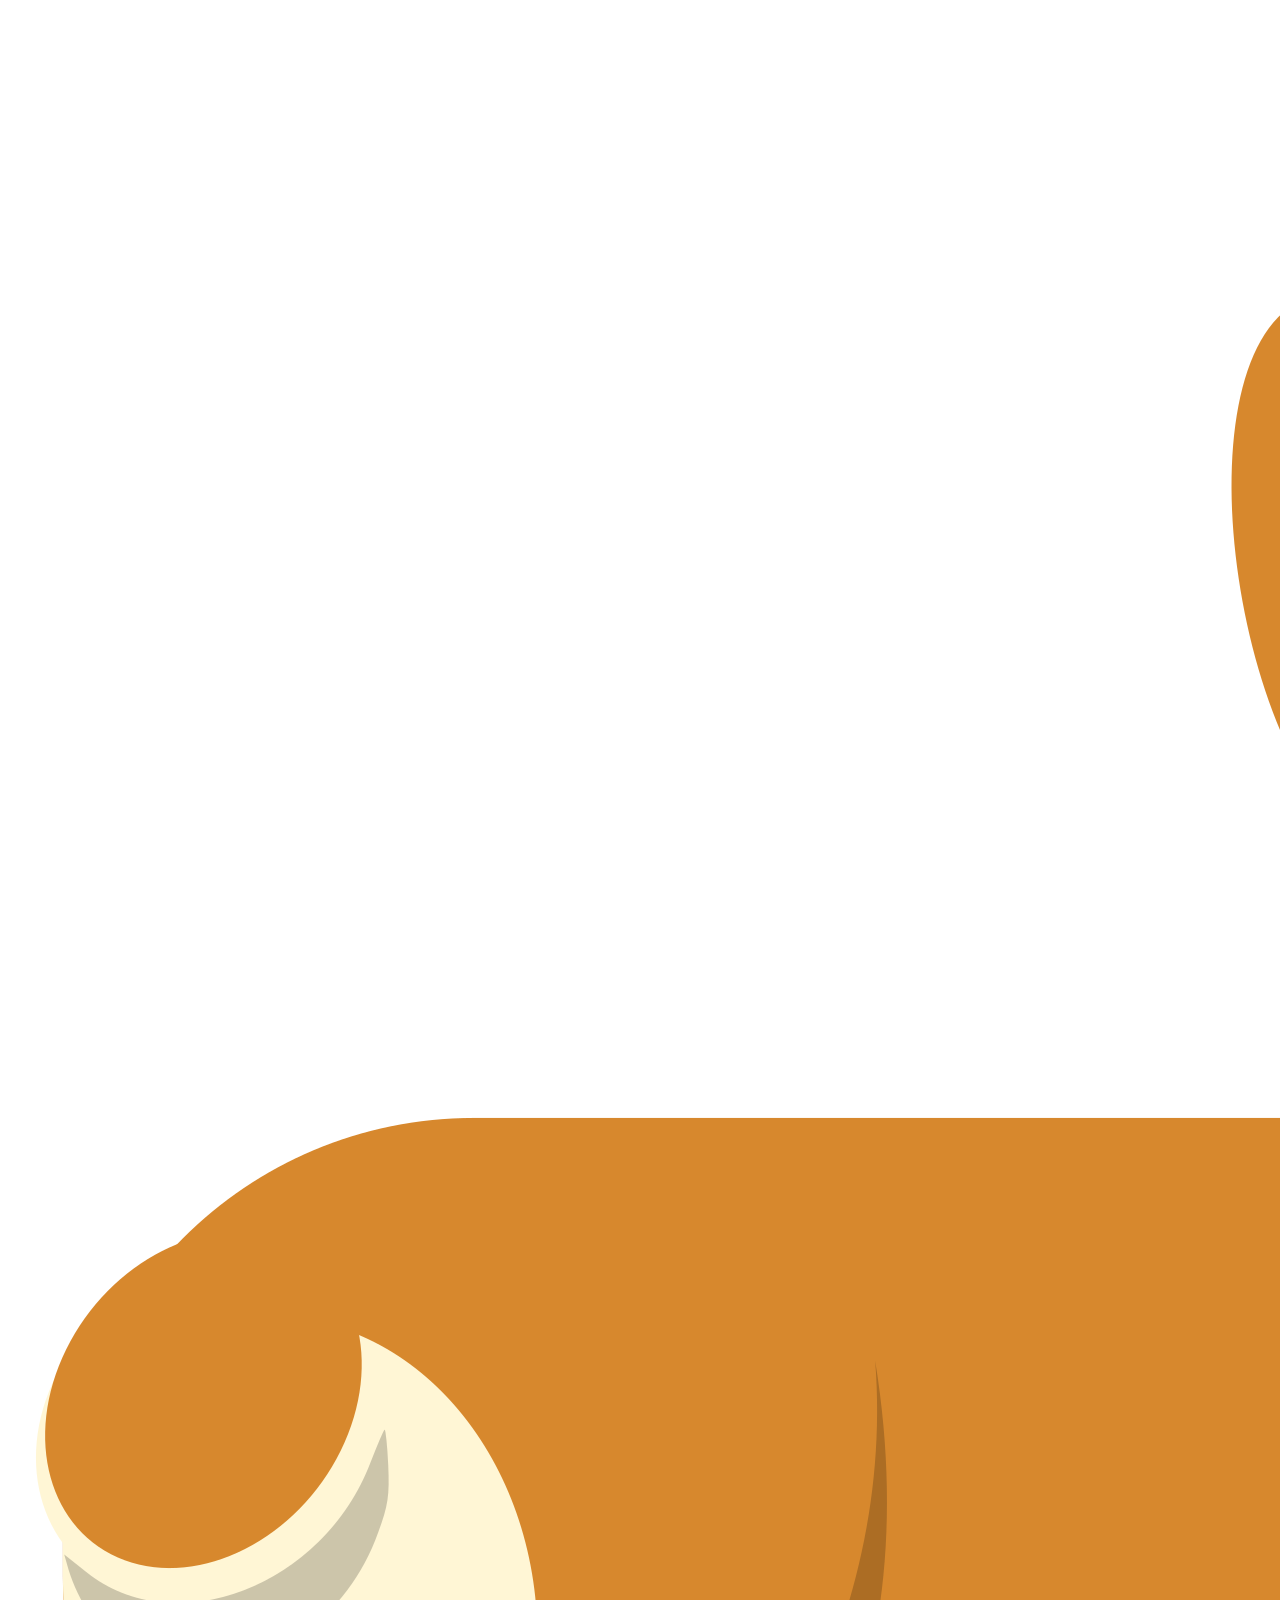
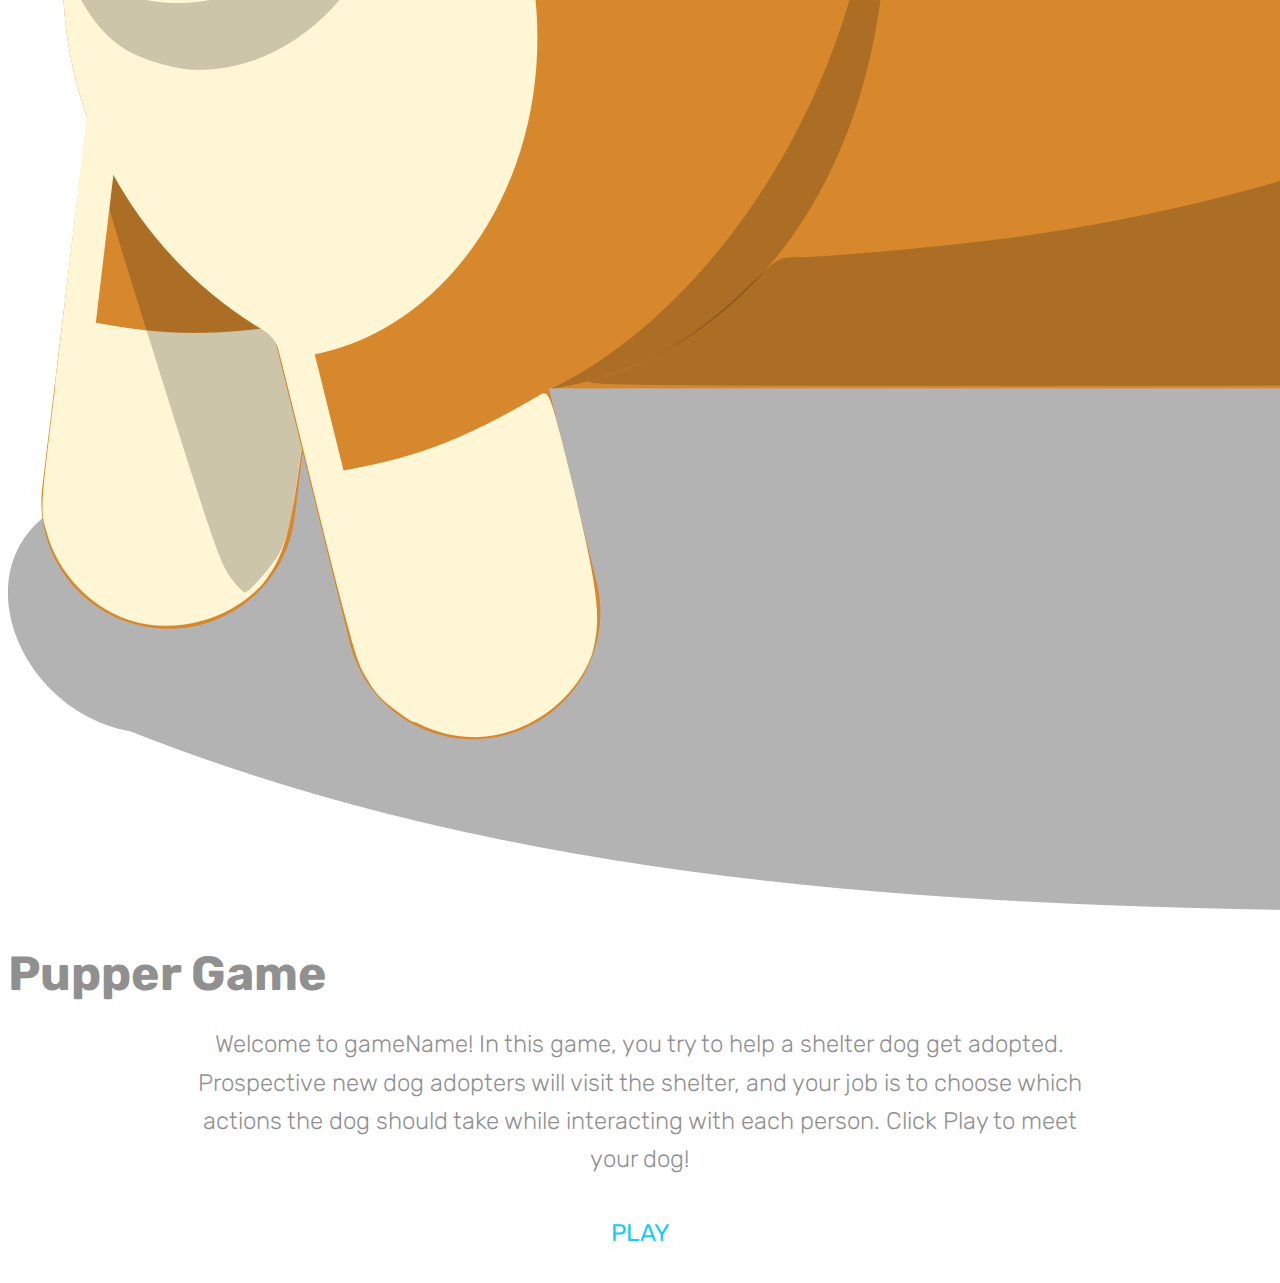
==== index.html @ 91d51bdf "updated dog-title src and fixed button actionsfor vanessa" ====
<!doctype html>

<html lang="en">
<head>
  <meta charset="utf-8">

  <title>Best Friends Game</title>
  <meta name="description" content="Best Friends Game">

  <link rel="stylesheet" href="css/gamestyle.css">
  <script src="scripts/jquery-3.1.1.js"></script>
  <script src="scripts/main.js"></script>

  <!--[if lt IE 9]>
    <script src="https://cdnjs.buttflare.com/ajax/libs/html5shiv/3.7.3/html5shiv.js"></script>
  <![endif]-->
  

</head>

<body>
	<div id="visitors">
		<div id="picture"></div>
		<div id="comments"><p></p></div>
	</div>
	<div id="dog">
		<!--This is the div for the dog, and the dog's buttons.-->
		<div id="fetch" class="actions">Fetch</div>
		<div id="roll" class="actions">Roll Over</div>
		<div id="wag" class="actions">Wag Tail</div>
		<div id="bite" class="actions">Bite</div>
	</div>
    <div id="dog-pic">
        <img src="images/doggo.png" />
    </div>
    <h1>Pupper Game</h1>
    <div id="text">
        <p>Welcome to gameName! In this game, you try to help a shelter dog get adopted. Prospective new dog adopters will visit the shelter, and your job is to choose which actions the dog should take while interacting with each person. Click Play to meet your dog!</p>
    </div>
    <div id="continue-button">PLAY</div>
</body>
</html>
---- css/gamestyle.css ----
@import url('https://fonts.googleapis.com/css?family=Rubik:300,500');
@import url('https://fonts.googleapis.com/css?family=Karla:400,700');

body {
    font-family: "Rubik", 'Courier', sans-serif; /* Get a custom font and change this later! */
    color: #909090;
    font-size: 1.5em;
    line-height: 1.6em;
}

#title-and-dog {
    display: block;
    margin: auto;
    width: 50%;
}

#text {
    font-weight: 300;
    width: 70%;
    margin: 0 auto;
    text-align: center
}

#continue-button {
    width: 180px;
    height: 60px;
    color: #18CBF5;
    text-align: center;
    line-height: 2em; /* Center the text */ 
    margin: 0 auto;
    border: 6px solid white;
    border-radius: 10px;
}

.actions {
    width: 180px;
    height: 60px;
    color: #ffffff;
    text-align: center;
    line-height: 2em; /* Center the text */ 
    margin: 0 auto;
    border: 6px solid white;
    border-radius: 10px;
}

#visitors {
	height: 100%;
    width: 0px; /* Will set width in main.js */
    position: fixed; /* Fixed position */
    z-index: 1;
    overflow-x: hidden;
}
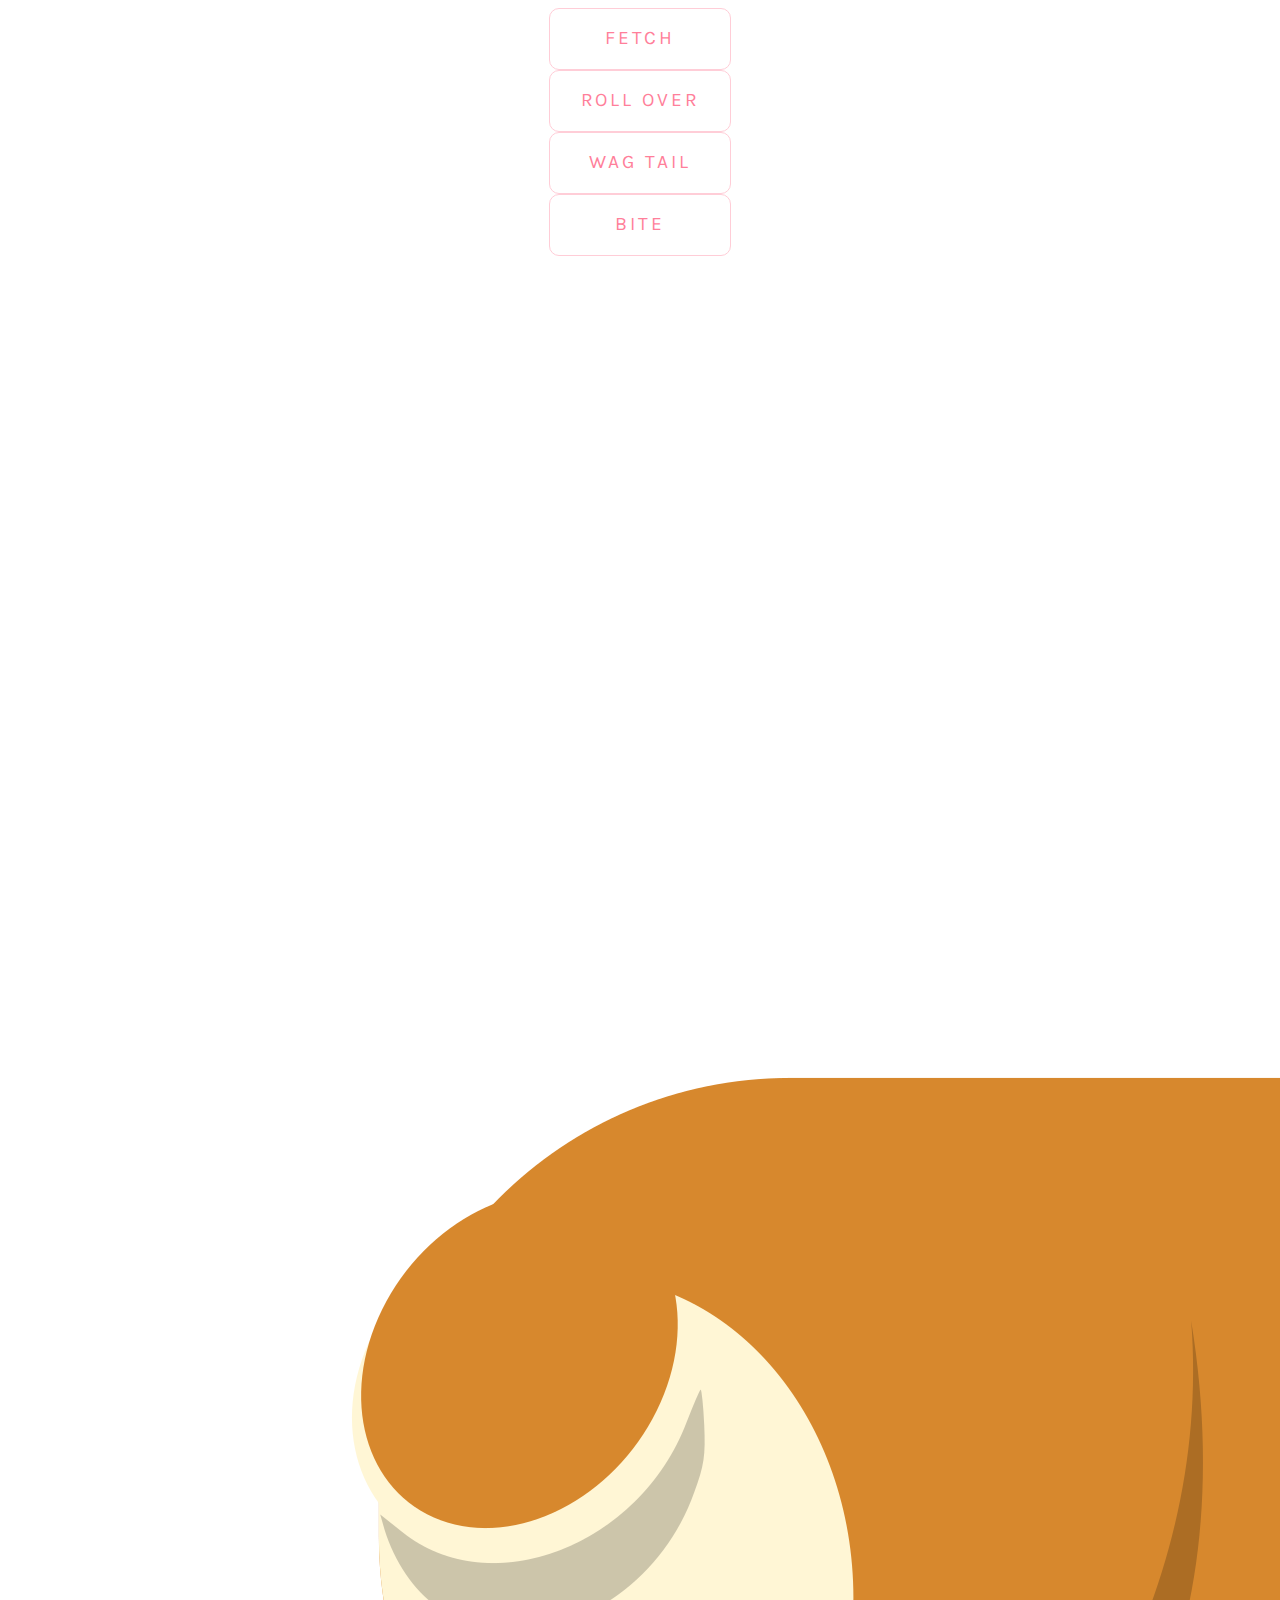
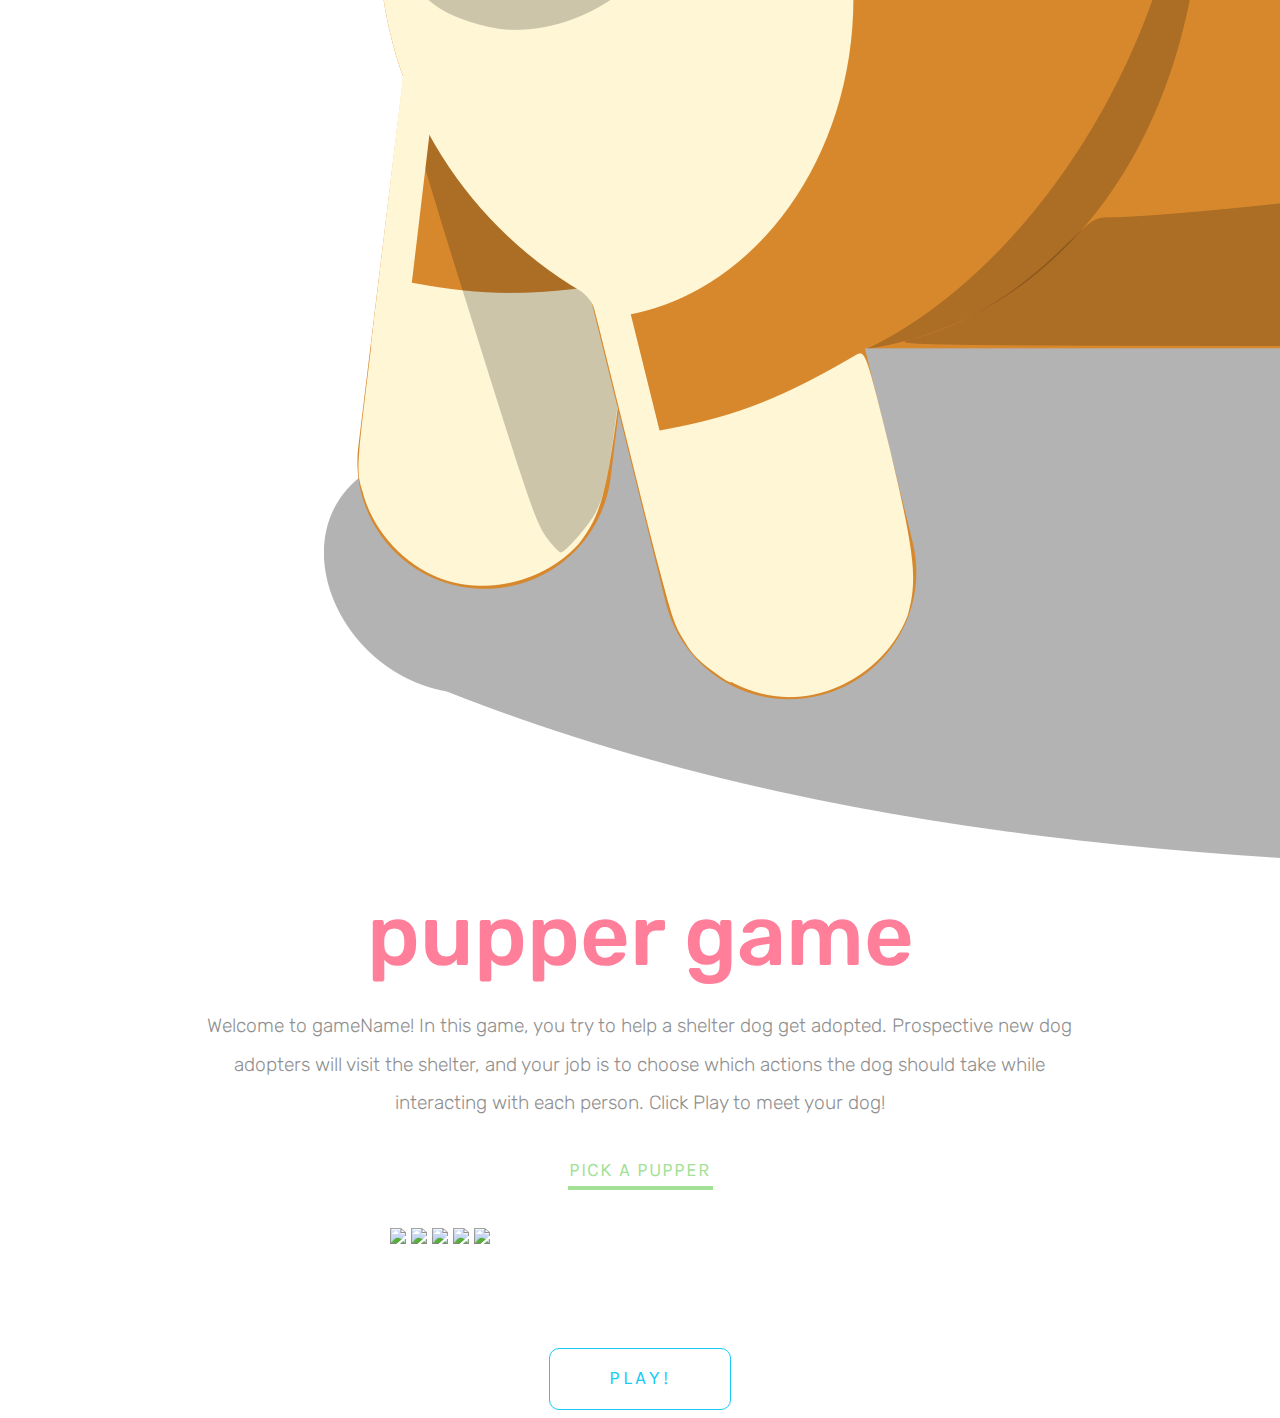
==== commit f81fd542: "added pupper selection on first screen" ====
--- a/index.html
+++ b/index.html
@@ -34,9 +34,21 @@
         <img src="images/doggo.png" />
     </div>
     <h1>Pupper Game</h1>
+    
     <div id="text">
         <p>Welcome to gameName! In this game, you try to help a shelter dog get adopted. Prospective new dog adopters will visit the shelter, and your job is to choose which actions the dog should take while interacting with each person. Click Play to meet your dog!</p>
     </div>
-    <div id="continue-button">PLAY</div>
+    
+    <div id="pick-a-pupper">Pick a pupper</div>
+
+    <div id="dog-selection-panel">
+        <img src="https://cdn.vectorstock.com/i/composite/99,20/cute-sleeping-dog-vector-3939920.jpg" />
+        <img src="https://cdn.vectorstock.com/i/composite/99,20/cute-sleeping-dog-vector-3939920.jpg" />
+        <img src="https://cdn.vectorstock.com/i/composite/99,20/cute-sleeping-dog-vector-3939920.jpg" />
+        <img src="https://cdn.vectorstock.com/i/composite/99,20/cute-sleeping-dog-vector-3939920.jpg" />
+        <img src="https://cdn.vectorstock.com/i/composite/99,20/cute-sleeping-dog-vector-3939920.jpg" />
+    </div>
+    
+    <div id="continue-button">Play!</div>
 </body>
 </html>--- a/css/gamestyle.css
+++ b/css/gamestyle.css
@@ -4,11 +4,21 @@
 body {
     font-family: "Rubik", 'Courier', sans-serif; /* Get a custom font and change this later! */
     color: #909090;
-    font-size: 1.5em;
-    line-height: 1.6em;
+    font-size: 1.2em;
+    line-height: 2em;
 }
 
-#title-and-dog {
+h1 {
+    font-weight: 500;
+    text-transform: lowercase;
+    font-size: 4.5em;
+    margin: 0 auto;
+    text-align: center;
+    line-height: 1.2em;
+    color: #ff7f9a;
+}
+
+#dog-pic {
     display: block;
     margin: auto;
     width: 50%;
@@ -21,25 +31,52 @@
     text-align: center
 }
 
+#pick-a-pupper {
+    font-family: "Karla";
+    font-weight: 400;
+    letter-spacing: .15em;
+    text-transform: uppercase;
+    width: 145px;
+    height: 22px;
+    font-size: 19px;
+    text-align: center;
+    line-height: 22px;
+    letter-spacing: 1px;
+    line-height: 3em;
+    color: #A2E196;
+    margin: 0 auto;
+    padding-bottom: 1.2em;
+    border-bottom: 4px solid #A2E196;
+    margin-bottom: 1.5em;
+}
+
 #continue-button {
     width: 180px;
     height: 60px;
+    font-family: "Karla";
+    font-weight: 400;
     color: #18CBF5;
     text-align: center;
-    line-height: 2em; /* Center the text */ 
+    text-transform: uppercase;
+    line-height: 3em; /* Center the text */ 
+    letter-spacing: .15em;
     margin: 0 auto;
-    border: 6px solid white;
+    border: 1px solid #18CBF5;
     border-radius: 10px;
 }
 
 .actions {
     width: 180px;
     height: 60px;
-    color: #ffffff;
+    font-family: "Karla";
+    text-transform: uppercase;
+    font-weight: 400;
     text-align: center;
-    line-height: 2em; /* Center the text */ 
+    line-height: 3em; /* Center the text */ 
+    letter-spacing: .15em;
     margin: 0 auto;
-    border: 6px solid white;
+    color: #ff7f9a;
+    border: 1px solid #ffcdd7;
     border-radius: 10px;
 }
 
@@ -49,4 +86,16 @@
     position: fixed; /* Fixed position */
     z-index: 1;
     overflow-x: hidden;
+}
+
+#dog-selection-panel {
+    height: 100px;
+    width: 500px;
+    margin: 0 auto;
+    margin-bottom: 1.5em;
+    
+}
+#dog-selection-panel img {
+    height: 100px;
+    
 }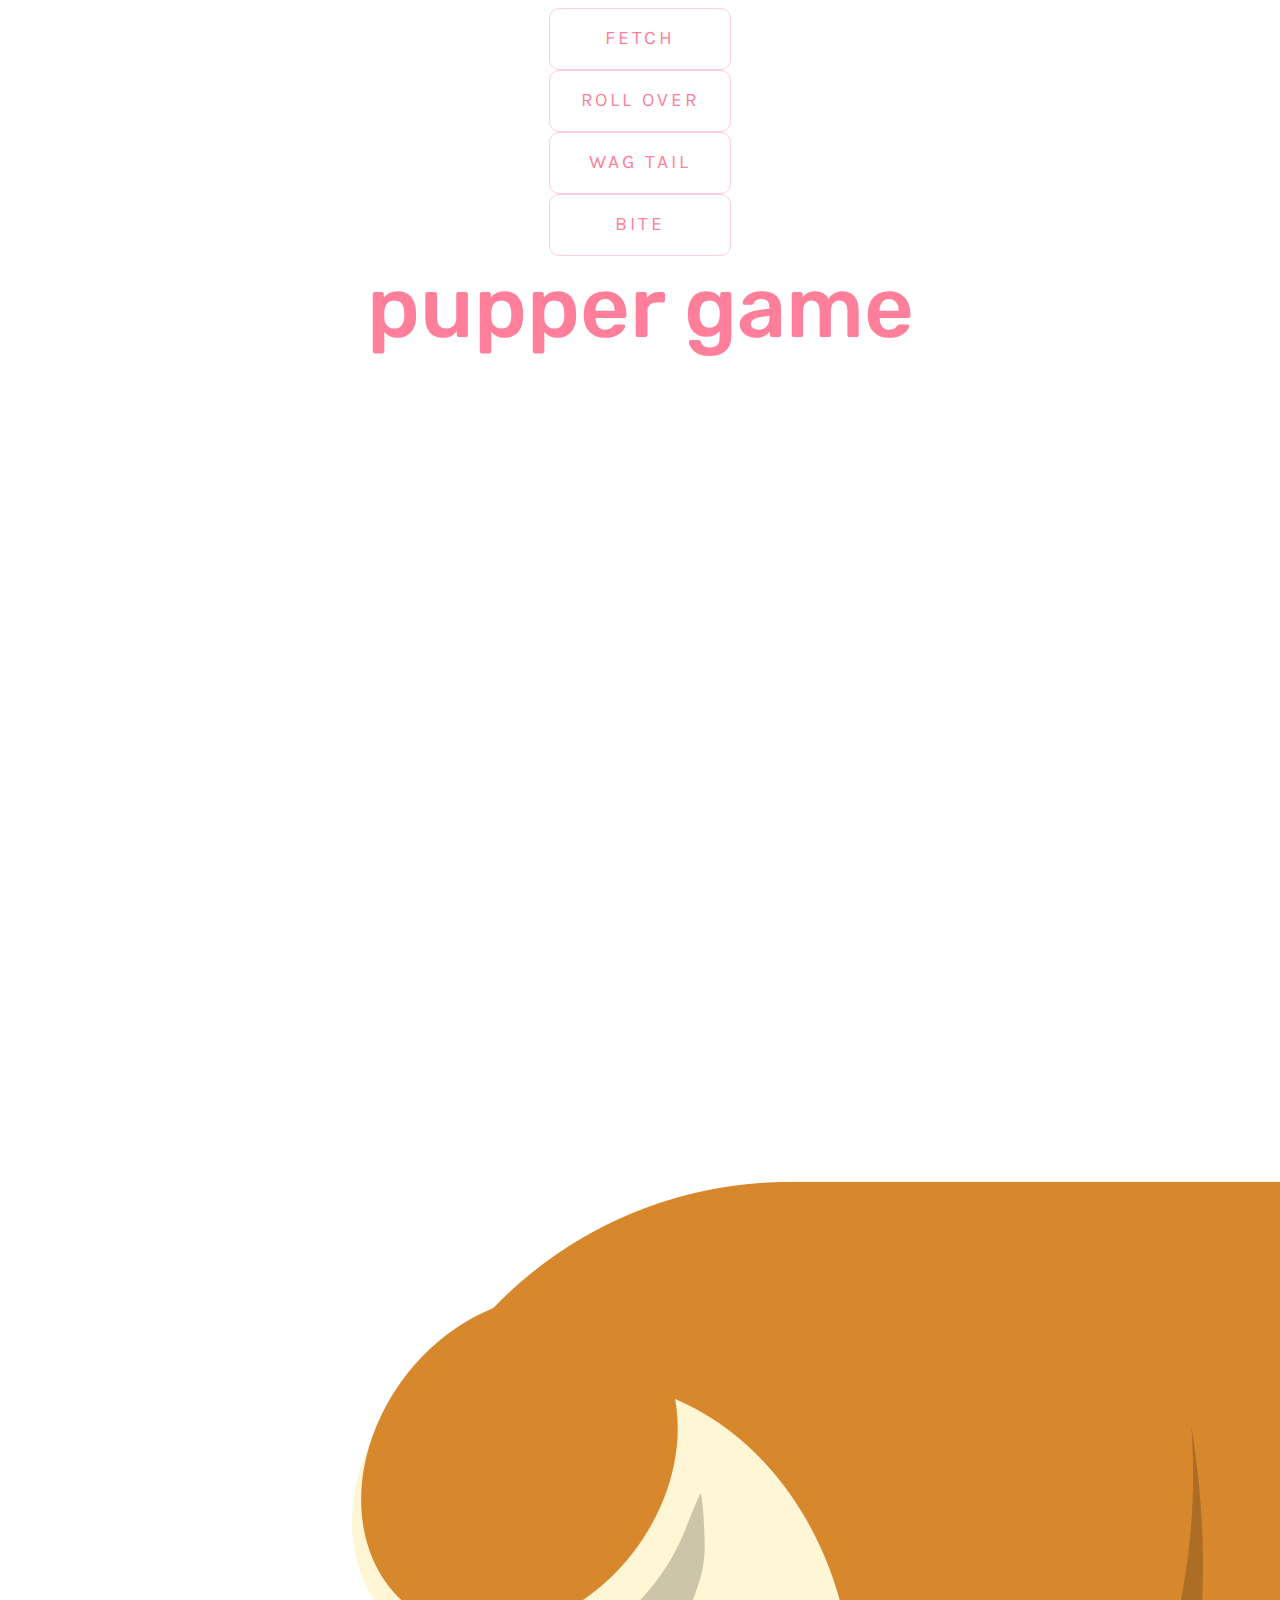
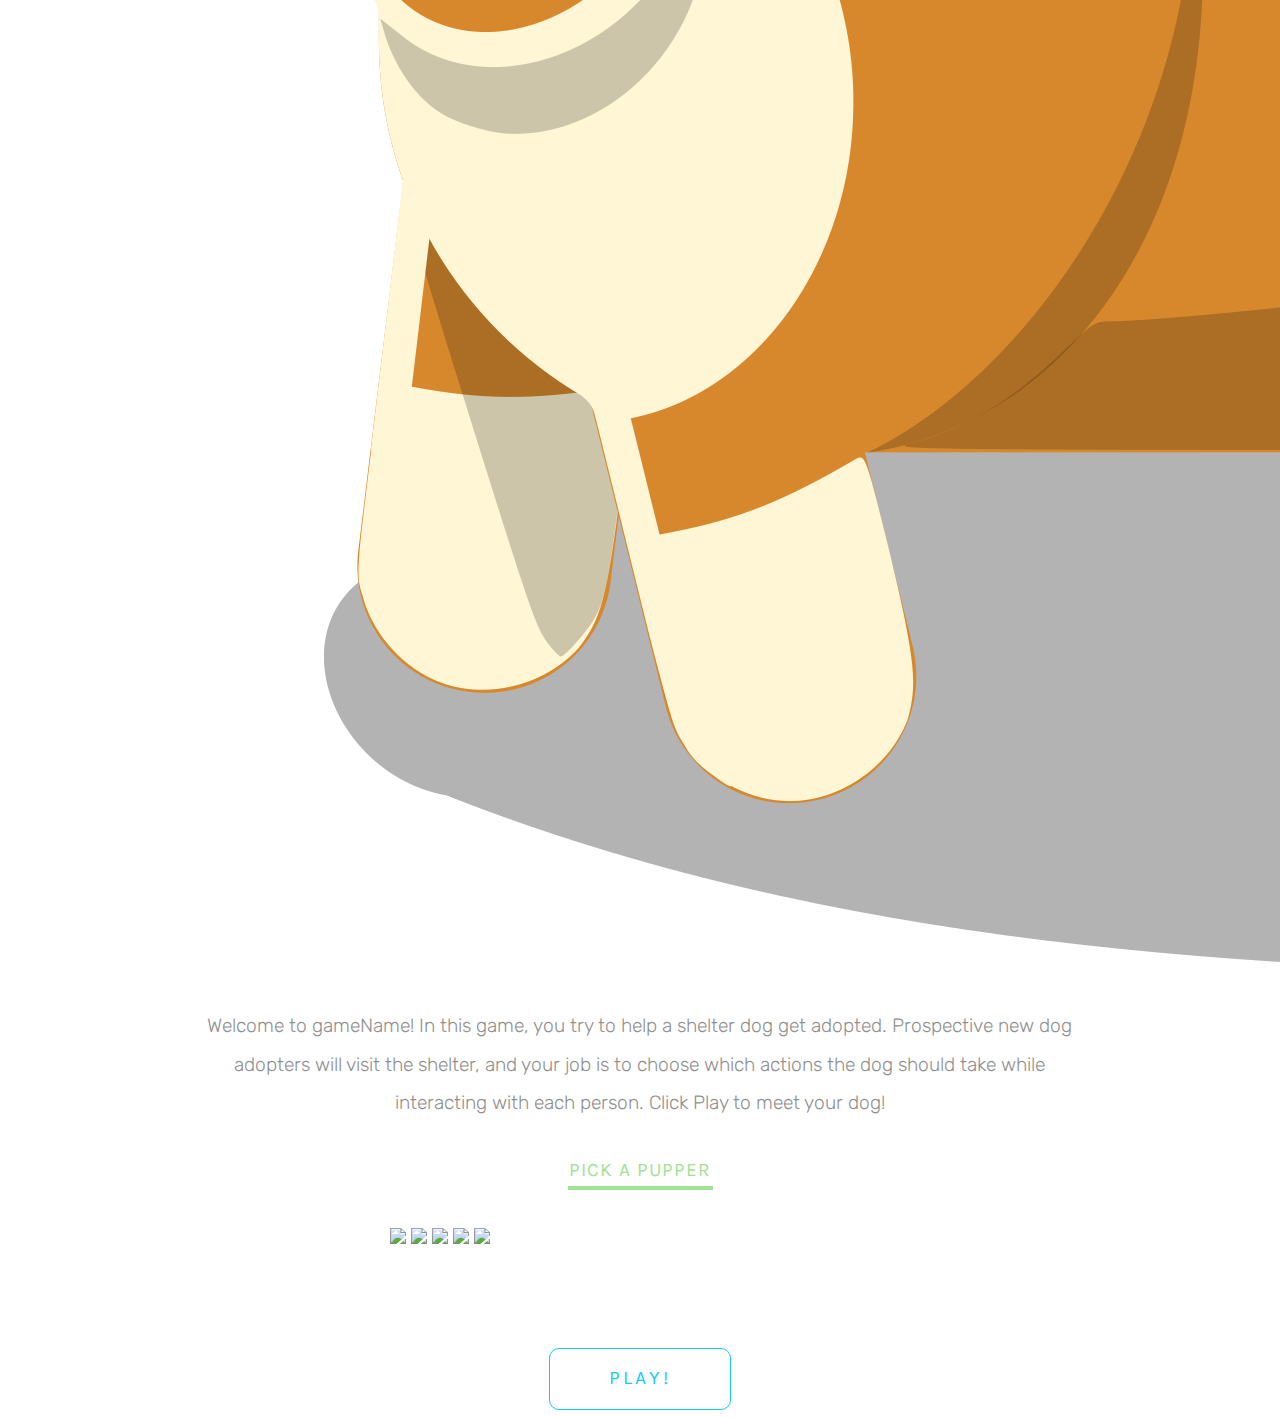
==== commit c77ed8ef: ":fixed all buttons and win/lose pages" ====
--- a/index.html
+++ b/index.html
@@ -30,23 +30,24 @@
 		<div id="wag" class="actions">Wag Tail</div>
 		<div id="bite" class="actions">Bite</div>
 	</div>
-    <div id="dog-pic">
+    <h1>Pupper Game</h1>
+    
+	<div id="dog-pic">
         <img src="images/doggo.png" />
     </div>
-    <h1>Pupper Game</h1>
-    
+	
     <div id="text">
         <p>Welcome to gameName! In this game, you try to help a shelter dog get adopted. Prospective new dog adopters will visit the shelter, and your job is to choose which actions the dog should take while interacting with each person. Click Play to meet your dog!</p>
-    </div>
-    
-    <div id="pick-a-pupper">Pick a pupper</div>
+	</div>
 
+	<div id="pick-a-pupper">Pick a pupper</div>
+	
     <div id="dog-selection-panel">
-        <img src="https://cdn.vectorstock.com/i/composite/99,20/cute-sleeping-dog-vector-3939920.jpg" />
-        <img src="https://cdn.vectorstock.com/i/composite/99,20/cute-sleeping-dog-vector-3939920.jpg" />
-        <img src="https://cdn.vectorstock.com/i/composite/99,20/cute-sleeping-dog-vector-3939920.jpg" />
-        <img src="https://cdn.vectorstock.com/i/composite/99,20/cute-sleeping-dog-vector-3939920.jpg" />
-        <img src="https://cdn.vectorstock.com/i/composite/99,20/cute-sleeping-dog-vector-3939920.jpg" />
+        <img id="cooper" class="selection" src="https://cdn.vectorstock.com/i/composite/99,20/cute-sleeping-dog-vector-3939920.jpg" />
+        <img id="luna" class="selection" src="https://cdn.vectorstock.com/i/composite/99,20/cute-sleeping-dog-vector-3939920.jpg" />
+        <img id="loki" class="selection" src="https://cdn.vectorstock.com/i/composite/99,20/cute-sleeping-dog-vector-3939920.jpg" />
+        <img id="ace" class="selection" src="https://cdn.vectorstock.com/i/composite/99,20/cute-sleeping-dog-vector-3939920.jpg" />
+        <img id="rufus" class="selection" src="https://cdn.vectorstock.com/i/composite/99,20/cute-sleeping-dog-vector-3939920.jpg" />
     </div>
     
     <div id="continue-button">Play!</div>
--- a/css/gamestyle.css
+++ b/css/gamestyle.css
@@ -98,4 +98,9 @@
 #dog-selection-panel img {
     height: 100px;
     
+}
+
+.selected {
+	border: 2px solid #ff7f9a;
+    border-radius: 3px;
 }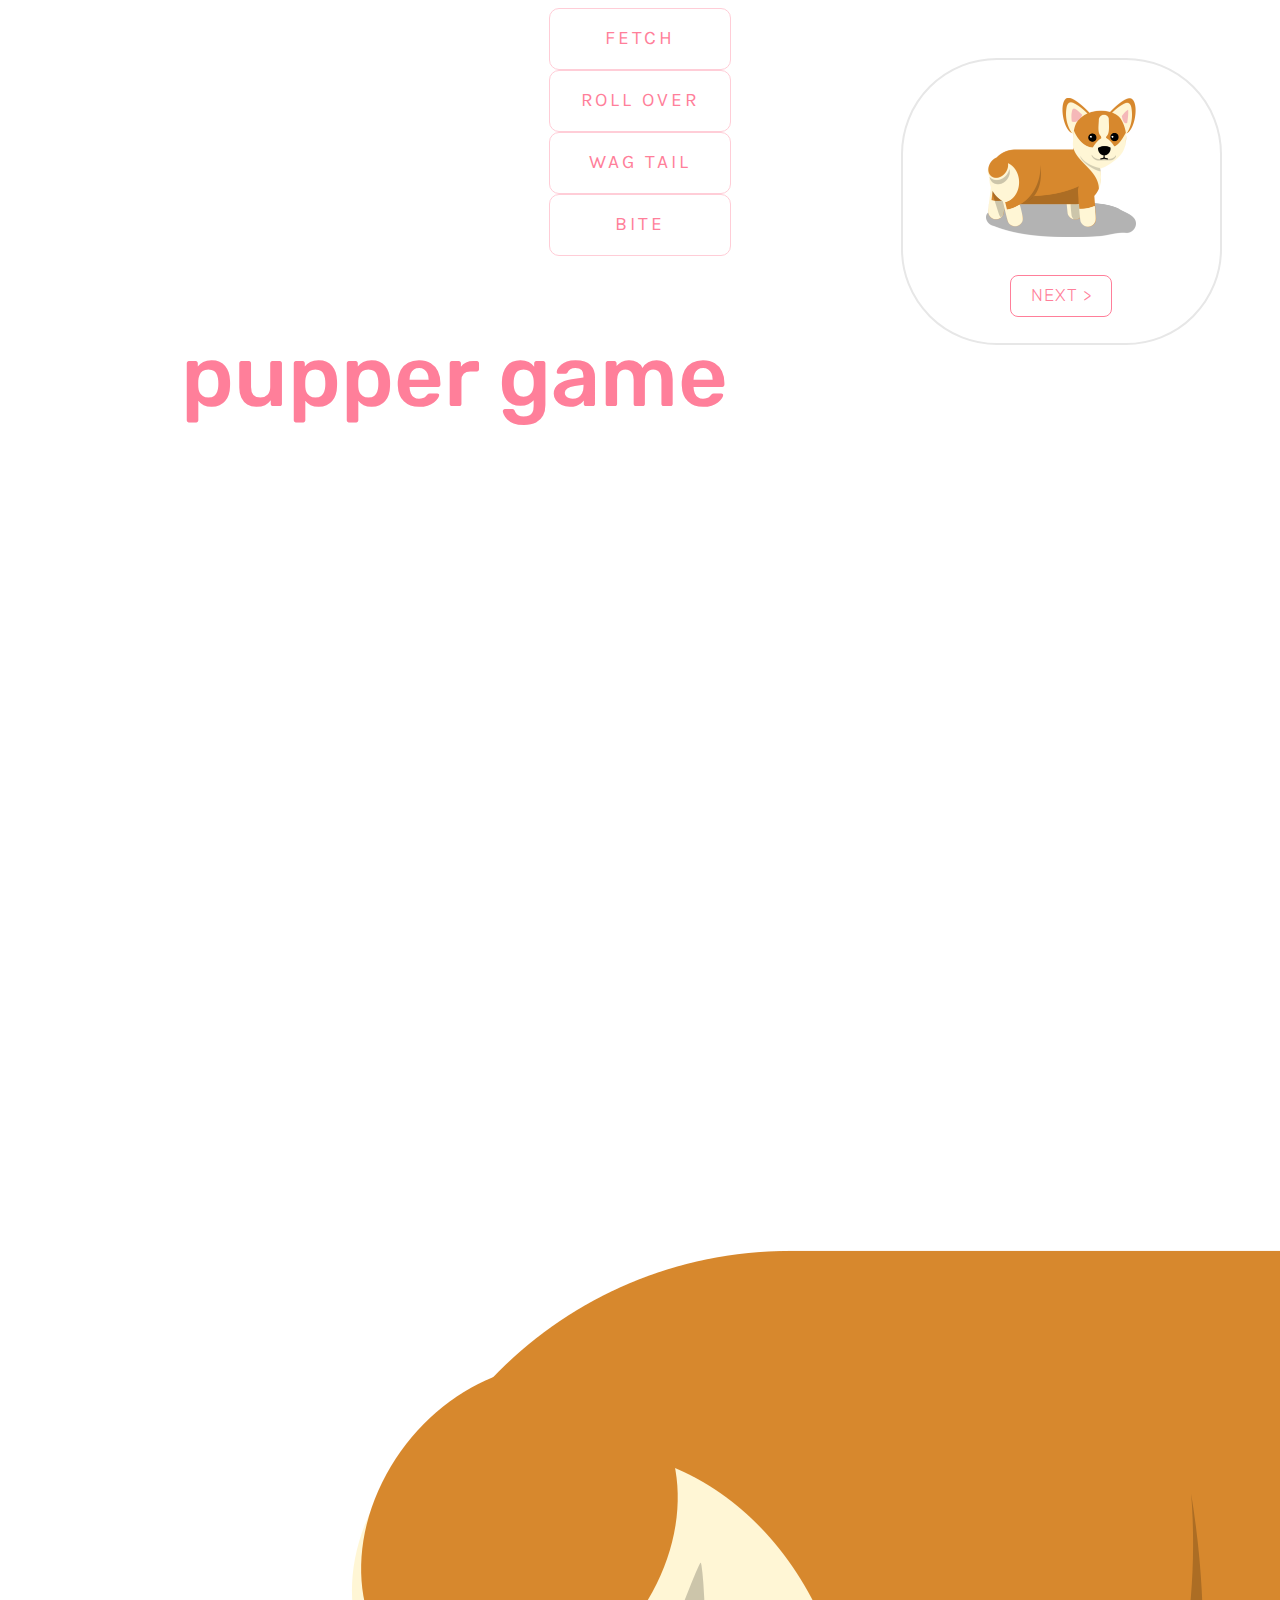
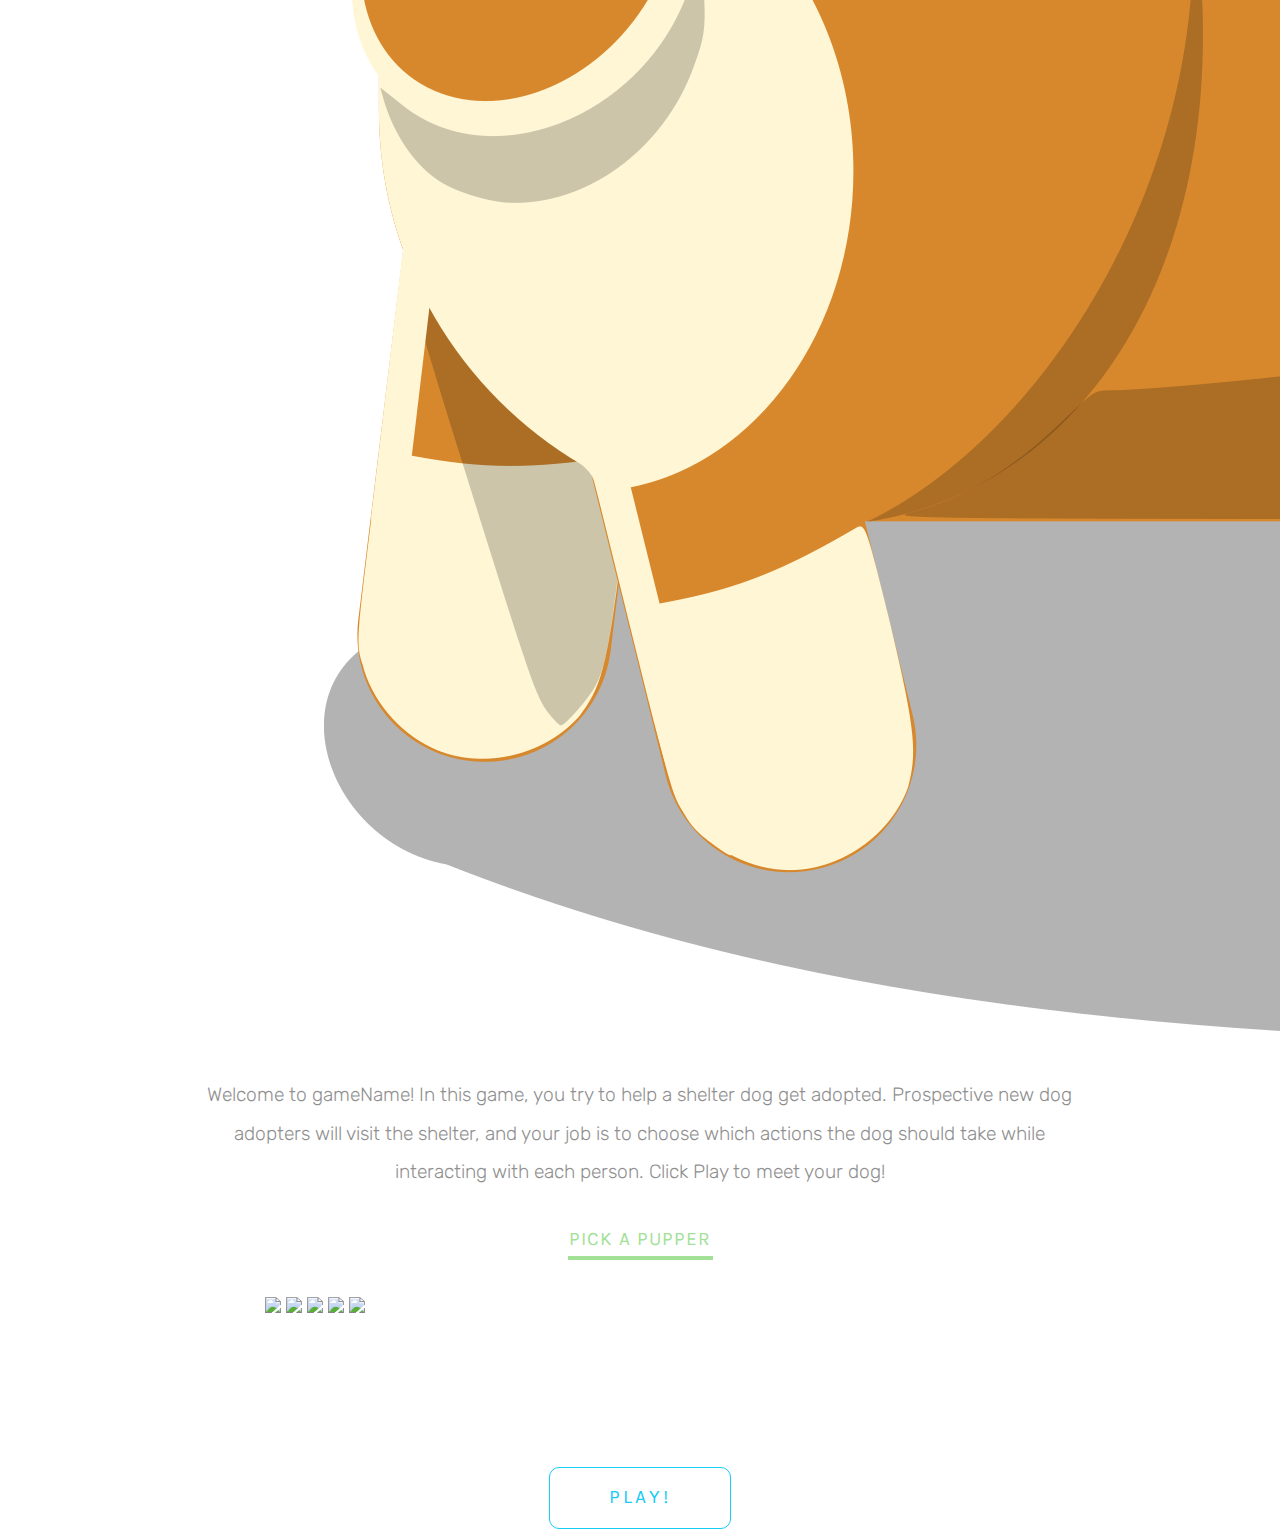
==== commit aac06a51: "added sidebra" ====
--- a/index.html
+++ b/index.html
@@ -20,8 +20,9 @@
 
 <body>
 	<div id="visitors">
-		<div id="picture"></div>
+		<img src="images/doggo.png" />
 		<div id="comments"><p></p></div>
+        <div id="next-button">next ></div>
 	</div>
 	<div id="dog">
 		<!--This is the div for the dog, and the dog's buttons.-->
@@ -51,5 +52,8 @@
     </div>
     
     <div id="continue-button">Play!</div>
+    
+
+
 </body>
 </html>--- a/css/gamestyle.css
+++ b/css/gamestyle.css
@@ -16,6 +16,7 @@
     text-align: center;
     line-height: 1.2em;
     color: #ff7f9a;
+    margin-top: 0.8em;
 }
 
 #dog-pic {
@@ -81,22 +82,55 @@
 }
 
 #visitors {
-	height: 100%;
-    width: 0px; /* Will set width in main.js */
-    position: fixed; /* Fixed position */
-    z-index: 1;
-    overflow-x: hidden;
+    display: block;
+    border: 2px solid #E7E7E7;
+    height: calc(100% - 100px);
+    width: calc(33% - 100px); /*width reset in main.js????????*/
+    border-radius: 5em;
+    float: right;
+    top: 0;
+    right: 0px;
+    margin: 50px;
+    margin-left: 0;
+}
+
+#visitors img {
+    width: 150px;
+    margin: 2em auto;
+    display: block;
+}
+#next-button {
+    font-size: 0.9em;
+    text-align: center;
+    line-height: 2.2em;
+    text-transform: uppercase;
+    font-weight: 300;
+    letter-spacing: 1px;
+    margin: 1.5em auto;
+    color: #FF7F9A;
+    width: 100px;
+    height: 40px;
+    border: 1px solid #FF7F9A;
+    border-radius: 8px;
+}
+#comments {
+    font-size: 0.65em;
+    line-height: 2em;
+    font-weight: 300;
+    width: 70%;
+    margin: 0 auto;
+    text-align: center;
 }
 
 #dog-selection-panel {
-    height: 100px;
-    width: 500px;
+    height: 150px;
+    width: 750px;
     margin: 0 auto;
     margin-bottom: 1.5em;
     
 }
 #dog-selection-panel img {
-    height: 100px;
+    height: 150px;
     
 }
 
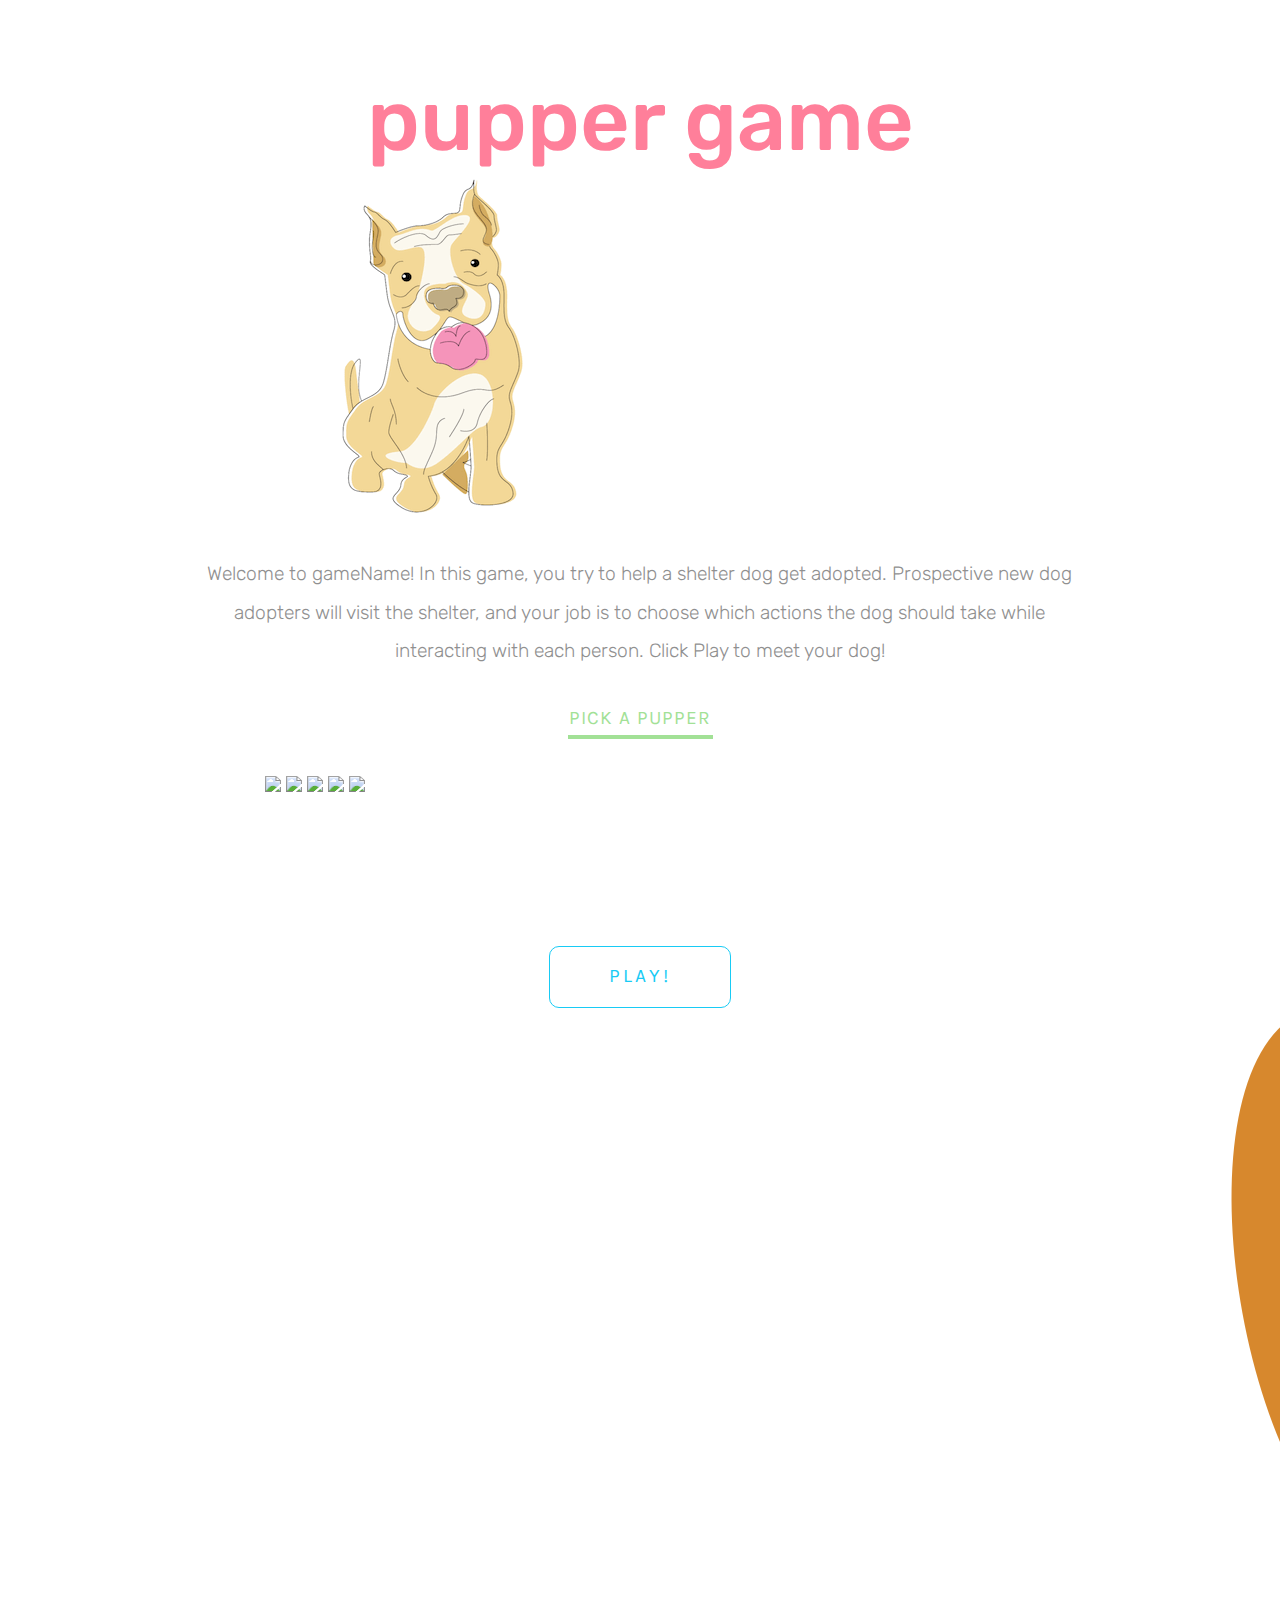
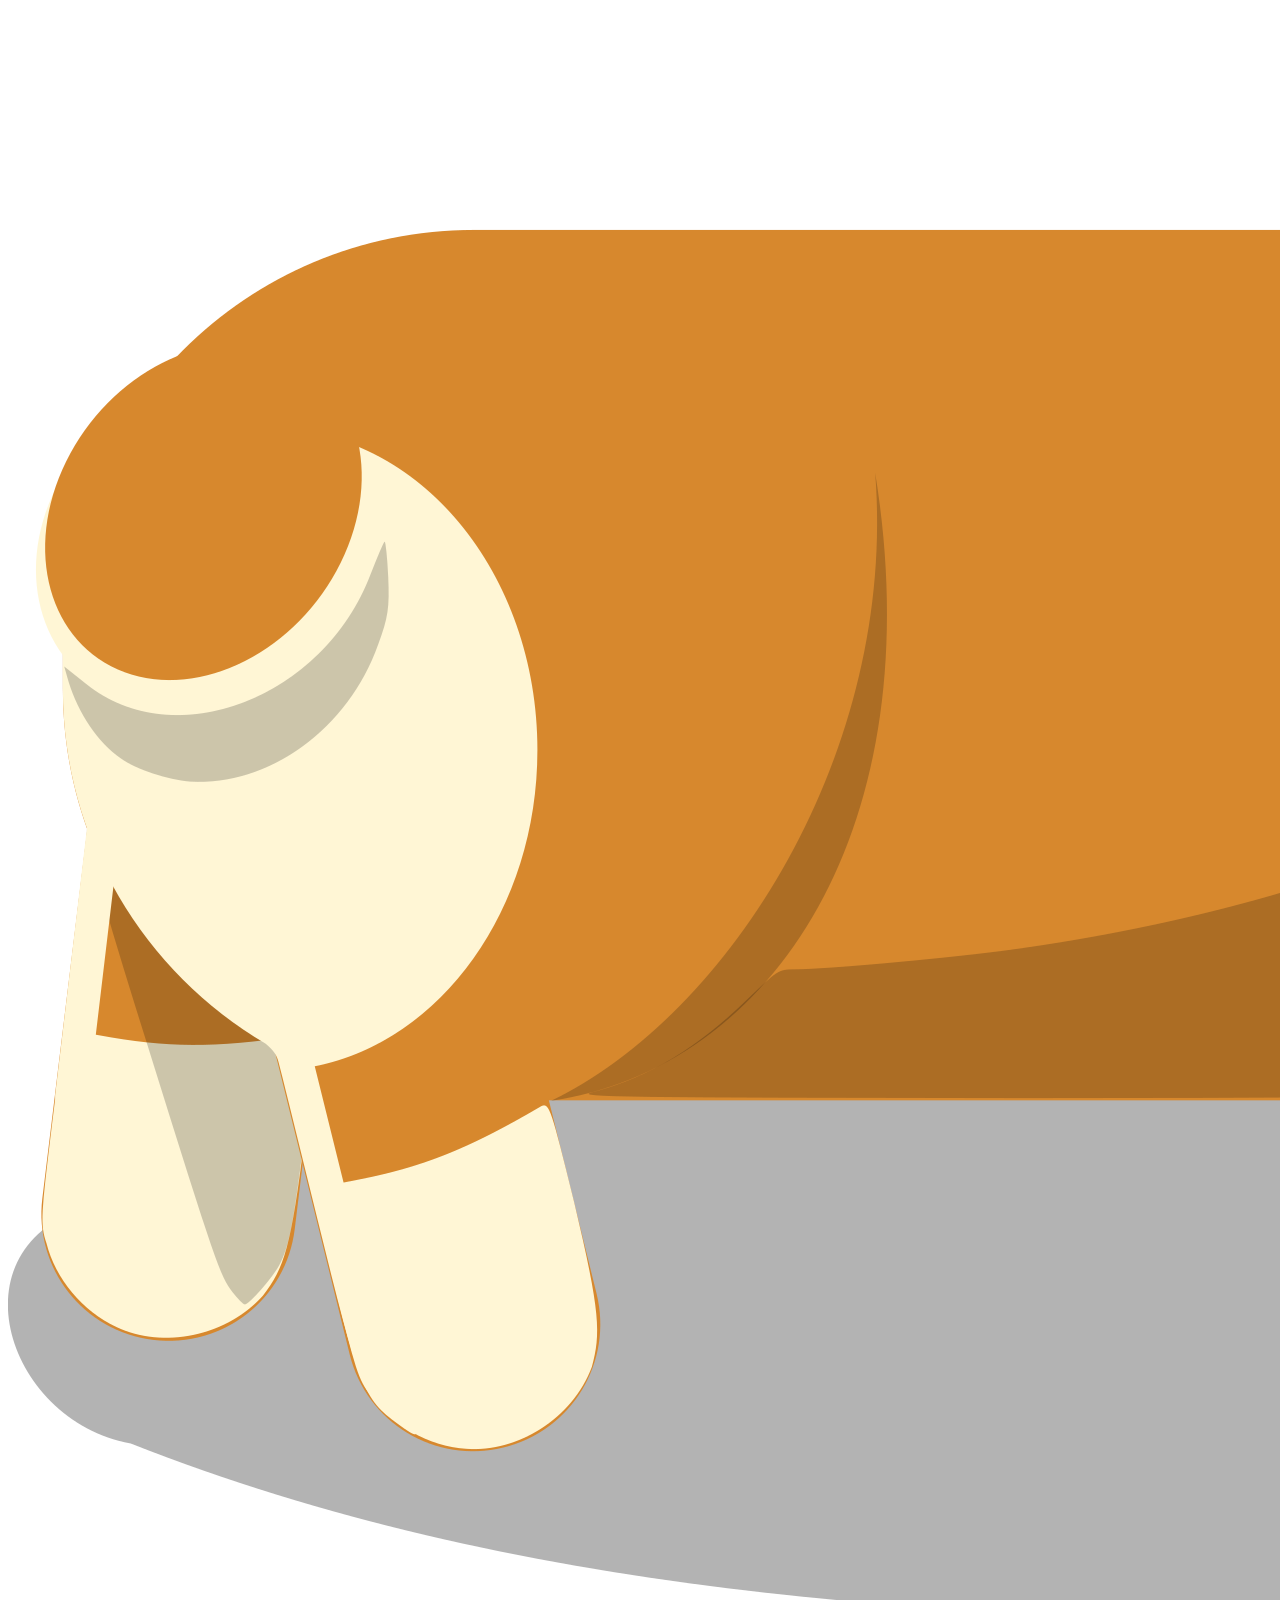
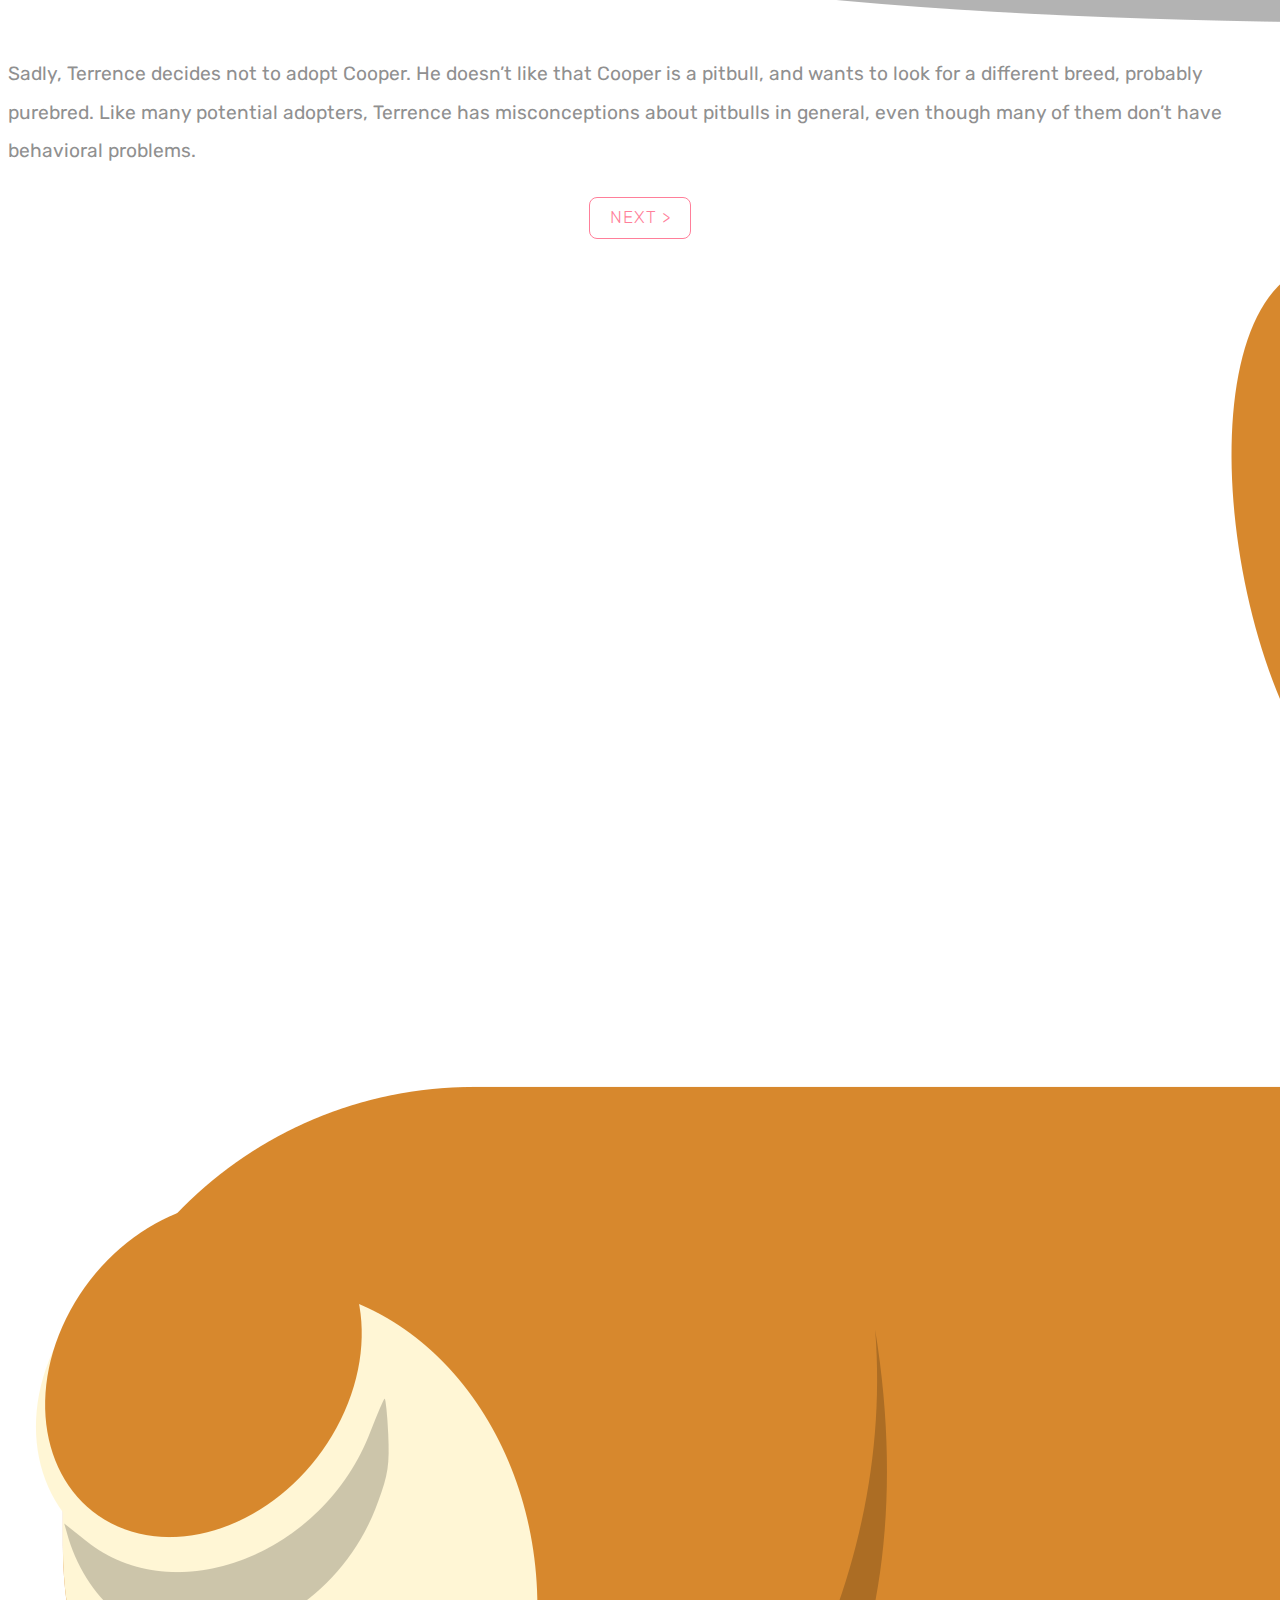
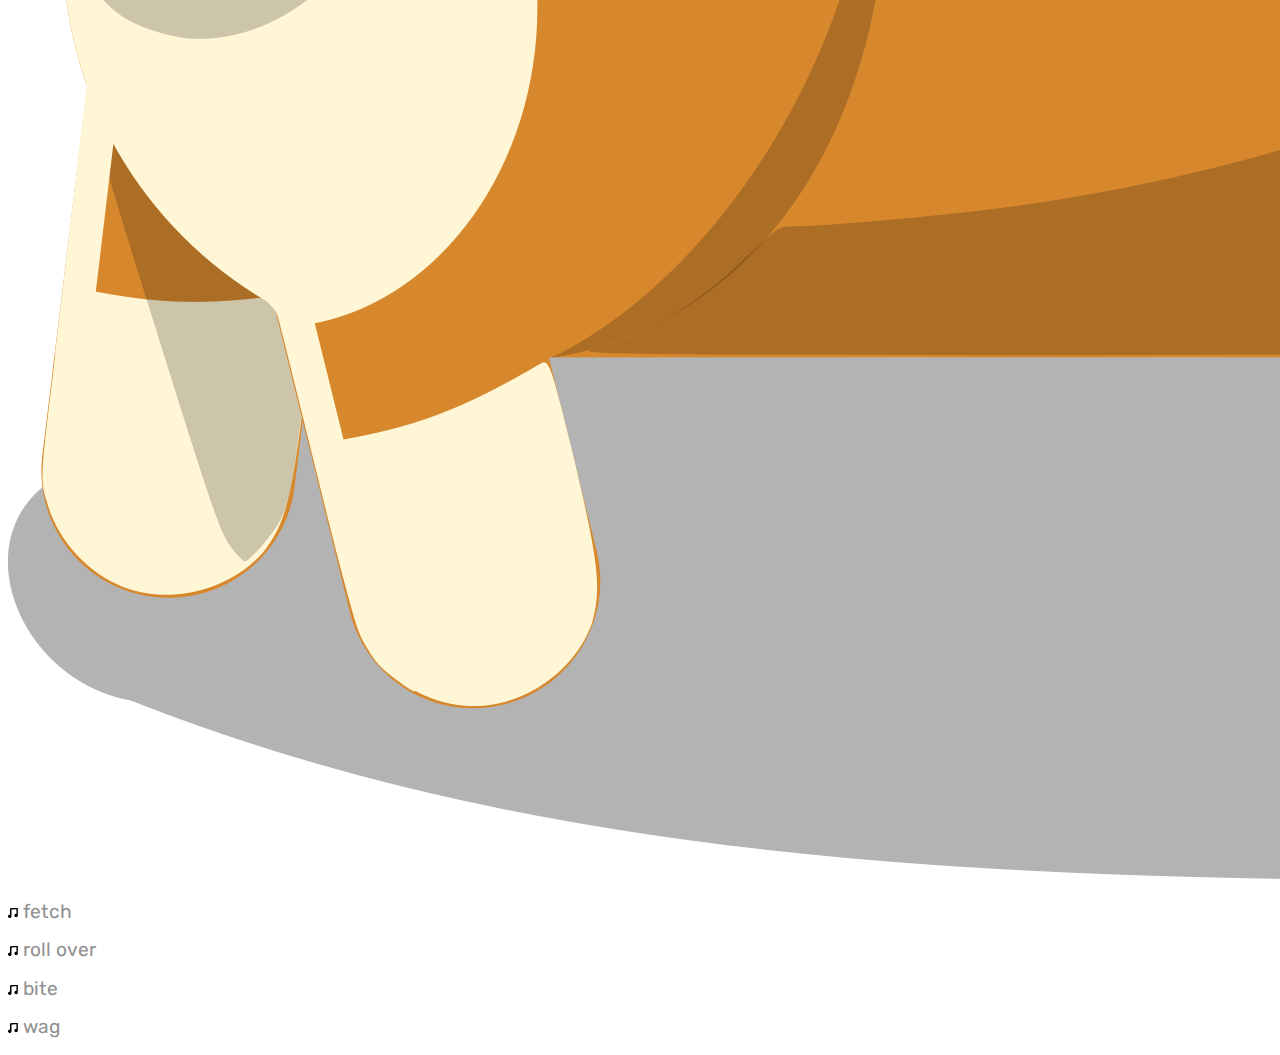
==== commit fe33e2d8: "Moved code for complex scene into index.html" ====
--- a/index.html
+++ b/index.html
@@ -8,6 +8,7 @@
   <meta name="description" content="Best Friends Game">
 
   <link rel="stylesheet" href="css/gamestyle.css">
+	<link rel="stylesheet" href="css/complexscene.css">
   <script src="scripts/jquery-3.1.1.js"></script>
   <script src="scripts/main.js"></script>
 
@@ -19,41 +20,65 @@
 </head>
 
 <body>
-	<div id="visitors">
-		<img src="images/doggo.png" />
-		<div id="comments"><p></p></div>
-        <div id="next-button">next ></div>
+	<div id="main_game">
+		<h1>Pupper Game</h1>
+
+		<div id="dog-pic">
+			<img src="images/still-pup.gif" />
+		</div>
+
+		<div id="text">
+			<p>Welcome to gameName! In this game, you try to help a shelter dog get adopted. Prospective new dog adopters will visit the shelter, and your job is to choose which actions the dog should take while interacting with each person. Click Play to meet your dog!</p>
+		</div>
+
+		<div id="target"></div>
+
+		<div id="pick-a-pupper">Pick a pupper</div>
+
+		<div id="dog-selection-panel">
+			<img id="cooper" class="selection" src="https://cdn.vectorstock.com/i/composite/99,20/cute-sleeping-dog-vector-3939920.jpg" />
+			<img id="luna" class="selection" src="https://cdn.vectorstock.com/i/composite/99,20/cute-sleeping-dog-vector-3939920.jpg" />
+			<img id="loki" class="selection" src="https://cdn.vectorstock.com/i/composite/99,20/cute-sleeping-dog-vector-3939920.jpg" />
+			<img id="ace" class="selection" src="https://cdn.vectorstock.com/i/composite/99,20/cute-sleeping-dog-vector-3939920.jpg" />
+			<img id="rufus" class="selection" src="https://cdn.vectorstock.com/i/composite/99,20/cute-sleeping-dog-vector-3939920.jpg" />
+		</div>
+
+		<div id="continue-button">Play!</div>
 	</div>
-	<div id="dog">
-		<!--This is the div for the dog, and the dog's buttons.-->
-		<div id="fetch" class="actions">Fetch</div>
-		<div id="roll" class="actions">Roll Over</div>
-		<div id="wag" class="actions">Wag Tail</div>
-		<div id="bite" class="actions">Bite</div>
+	<div id="complexscene">
+	<aside>
+      <!-- Sidebar -->
+      <img src="images/doggo.png" />
+      <p>Sadly, Terrence decides not to adopt Cooper. He doesn’t like that Cooper is a pitbull, and wants to look for a different breed, probably purebred. Like many potential adopters, Terrence has misconceptions about pitbulls in general, even though many of them don’t have behavioral problems.</p>
+      <div id="next-button">next ></div>
+  	</aside>
+    
+  	<div id="container">
+      <!-- Left/main portion -->
+      <div id="pupper">
+          <img class="icon" src="images/doggo.png" />
+      </div>
+      
+      <div class="action-button" id="fetch">
+          <img class="icon" src="images/icon.png" />
+          <span>fetch</span>
+      </div>
+      
+      <div class="action-button" id="roll-over">
+          <img class="icon" src="images/icon.png" />
+          <span>roll over</span>
+      </div>
+      
+      <div class="action-button" id="bite">
+          <img class="icon" src="images/icon.png" />
+          <span>bite</span>
+      </div>
+      
+      <div class="action-button" id="wag">
+          <img class="icon" src="images/icon.png" />
+          <span>wag</span>
+	  </div>
+  	</div>
 	</div>
-    <h1>Pupper Game</h1>
-    
-	<div id="dog-pic">
-        <img src="images/doggo.png" />
-    </div>
-	
-    <div id="text">
-        <p>Welcome to gameName! In this game, you try to help a shelter dog get adopted. Prospective new dog adopters will visit the shelter, and your job is to choose which actions the dog should take while interacting with each person. Click Play to meet your dog!</p>
-	</div>
-
-	<div id="pick-a-pupper">Pick a pupper</div>
-	
-    <div id="dog-selection-panel">
-        <img id="cooper" class="selection" src="https://cdn.vectorstock.com/i/composite/99,20/cute-sleeping-dog-vector-3939920.jpg" />
-        <img id="luna" class="selection" src="https://cdn.vectorstock.com/i/composite/99,20/cute-sleeping-dog-vector-3939920.jpg" />
-        <img id="loki" class="selection" src="https://cdn.vectorstock.com/i/composite/99,20/cute-sleeping-dog-vector-3939920.jpg" />
-        <img id="ace" class="selection" src="https://cdn.vectorstock.com/i/composite/99,20/cute-sleeping-dog-vector-3939920.jpg" />
-        <img id="rufus" class="selection" src="https://cdn.vectorstock.com/i/composite/99,20/cute-sleeping-dog-vector-3939920.jpg" />
-    </div>
-    
-    <div id="continue-button">Play!</div>
-    
-
-
 </body>
 </html>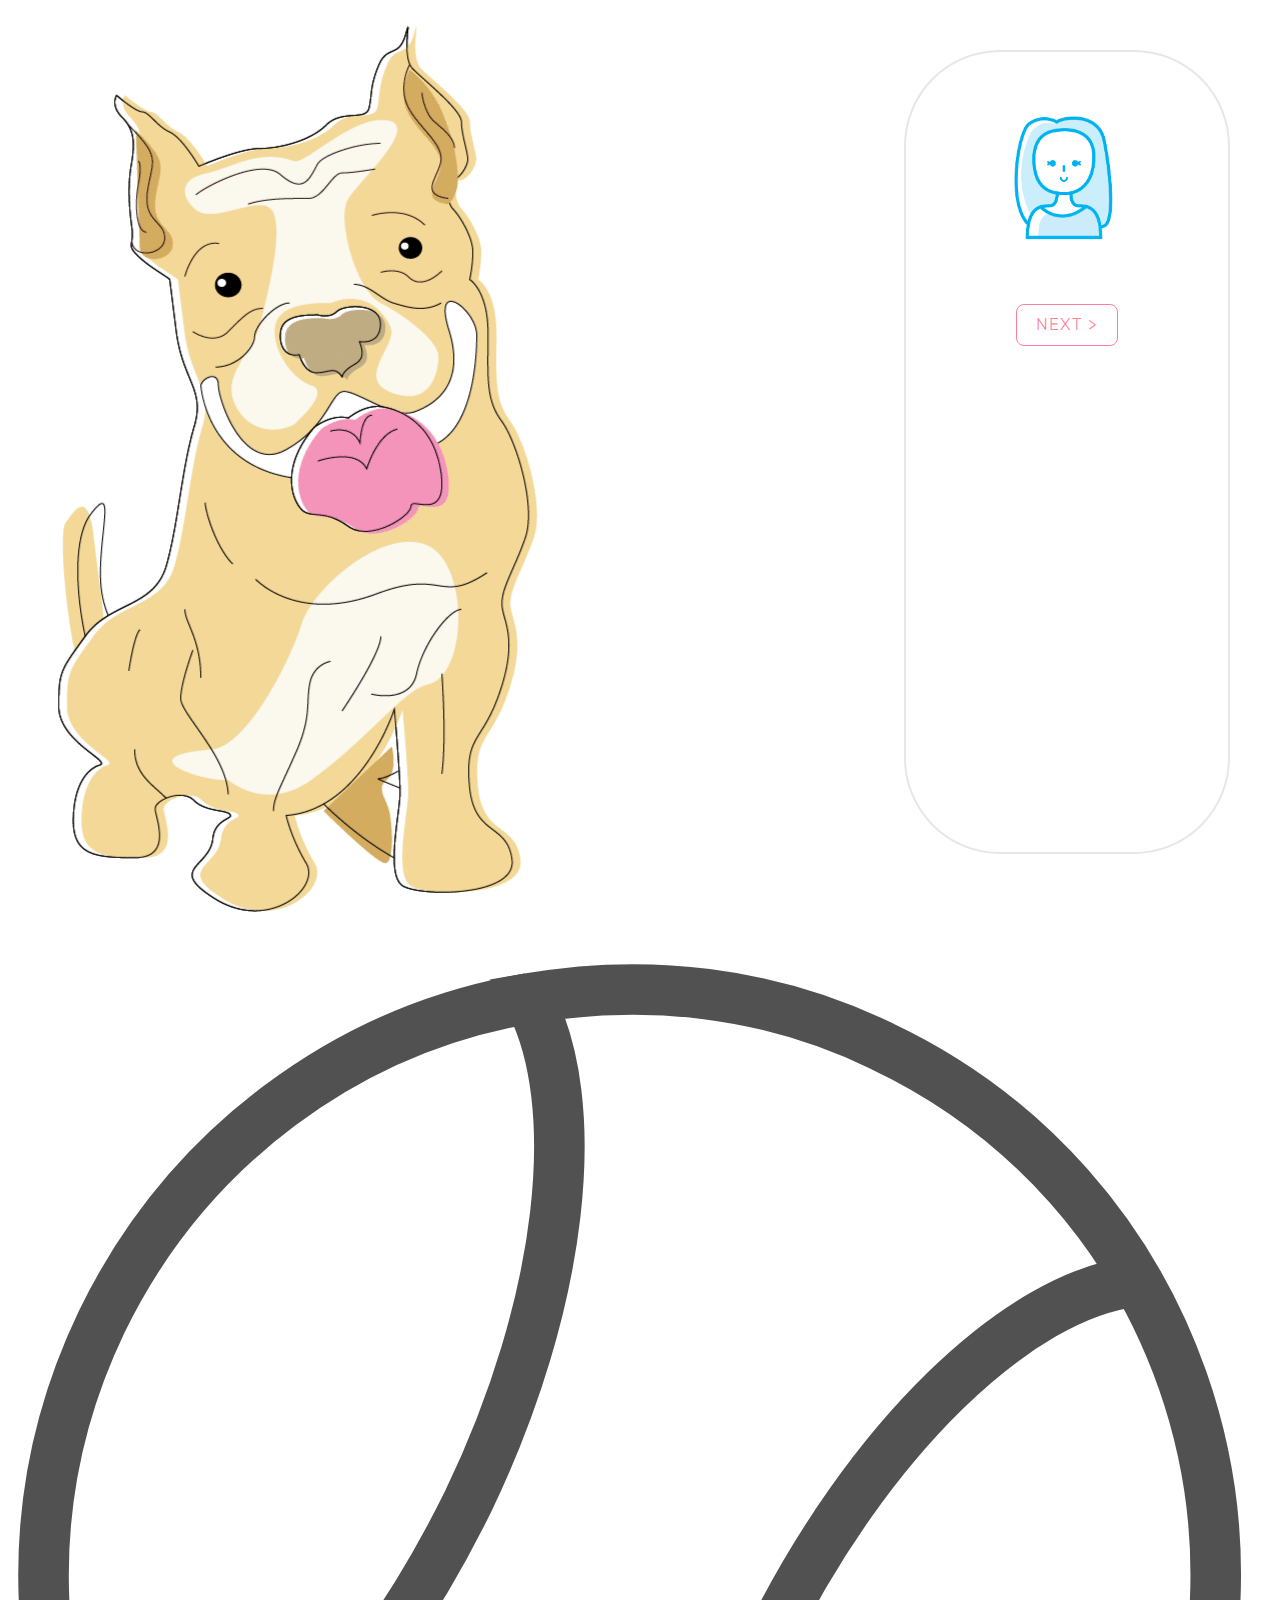
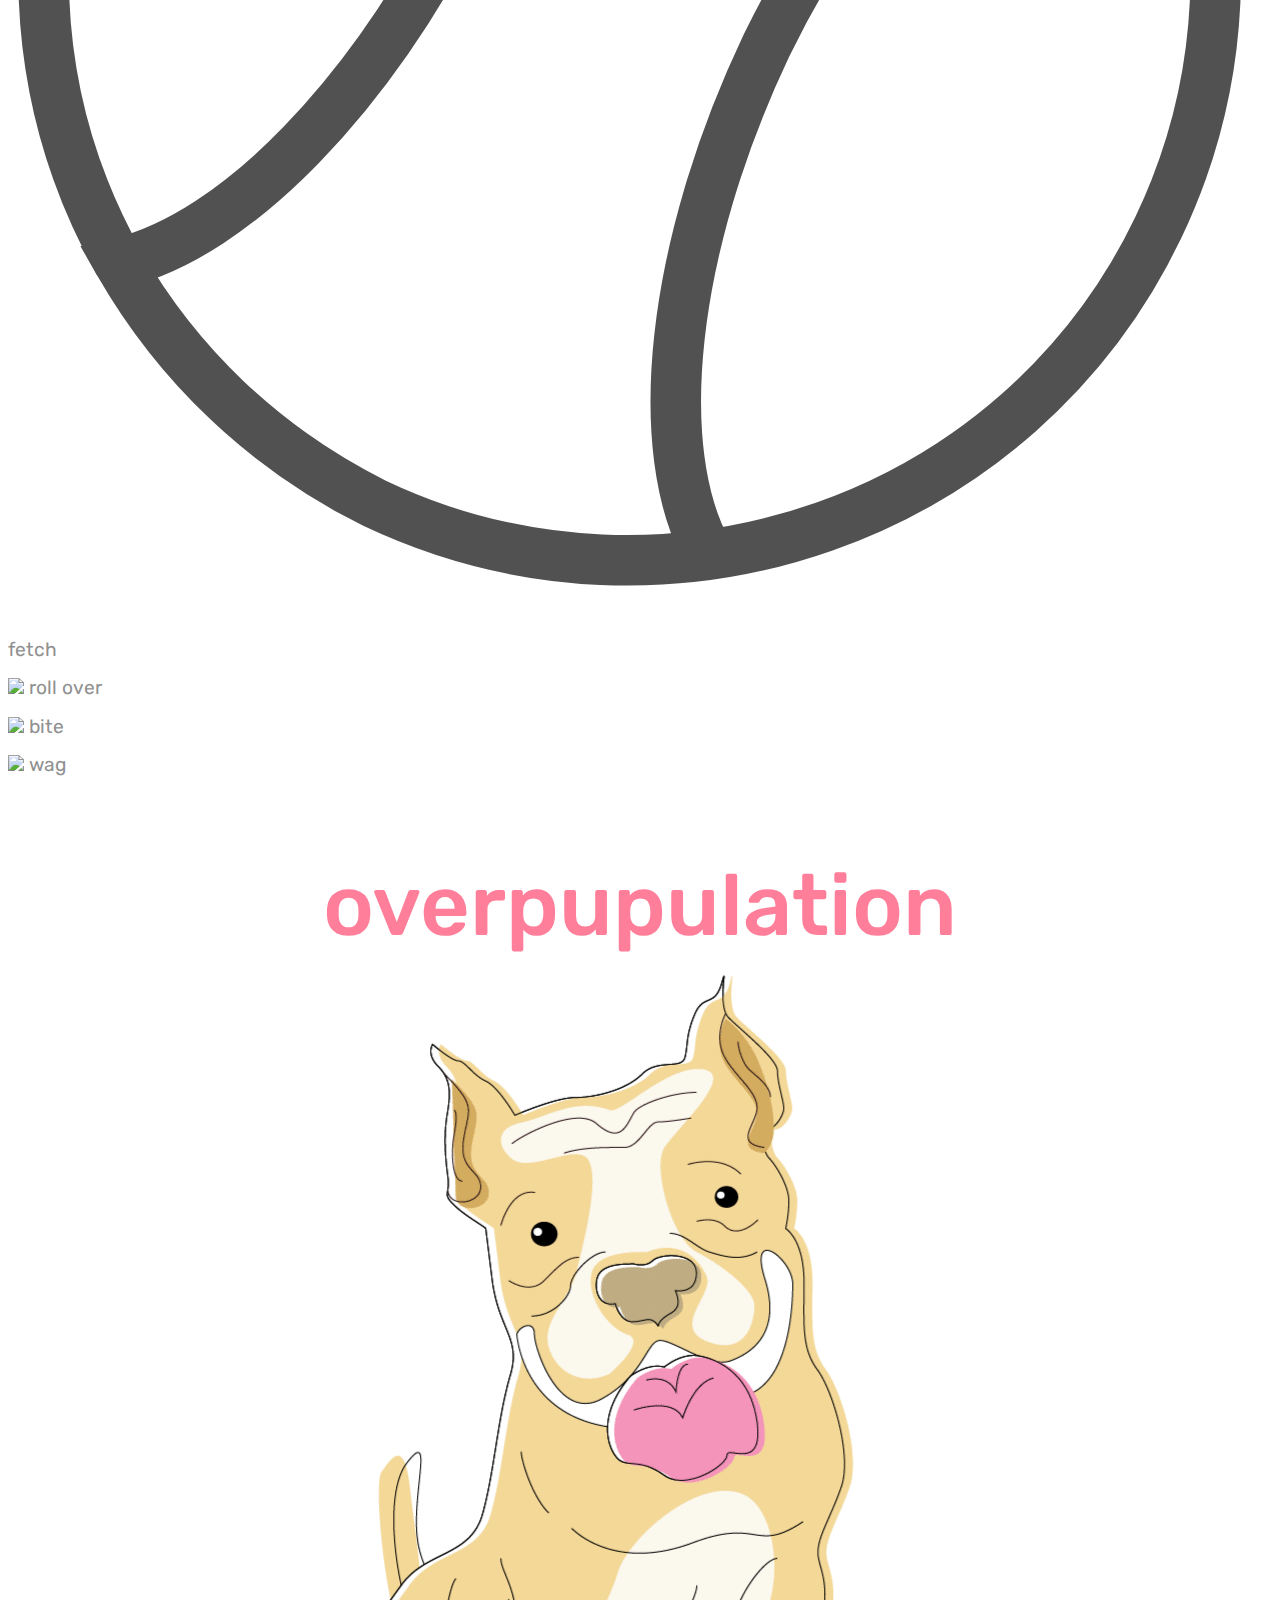
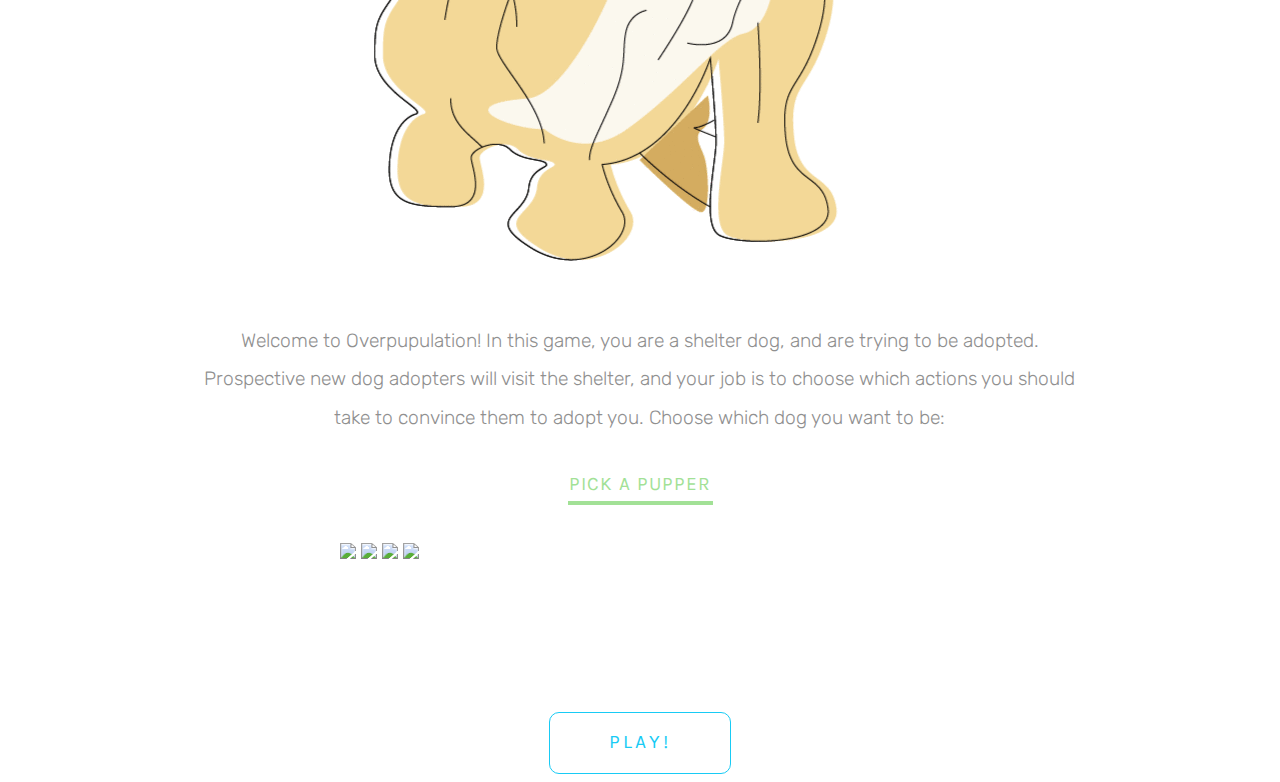
==== commit bd9ef93e: "Added animations" ====
--- a/index.html
+++ b/index.html
@@ -8,7 +8,7 @@
   <meta name="description" content="Best Friends Game">
 
   <link rel="stylesheet" href="css/gamestyle.css">
-	<link rel="stylesheet" href="css/complexscene.css">
+    <link rel="stylesheet" href="css/complexscene.css">
   <script src="scripts/jquery-3.1.1.js"></script>
   <script src="scripts/main.js"></script>
 
@@ -20,65 +20,57 @@
 </head>
 
 <body>
-	<div id="main_game">
-		<h1>Pupper Game</h1>
-
-		<div id="dog-pic">
-			<img src="images/still-pup.gif" />
-		</div>
-
-		<div id="text">
-			<p>Welcome to gameName! In this game, you try to help a shelter dog get adopted. Prospective new dog adopters will visit the shelter, and your job is to choose which actions the dog should take while interacting with each person. Click Play to meet your dog!</p>
-		</div>
-
-		<div id="target"></div>
-
-		<div id="pick-a-pupper">Pick a pupper</div>
-
-		<div id="dog-selection-panel">
-			<img id="cooper" class="selection" src="https://cdn.vectorstock.com/i/composite/99,20/cute-sleeping-dog-vector-3939920.jpg" />
-			<img id="luna" class="selection" src="https://cdn.vectorstock.com/i/composite/99,20/cute-sleeping-dog-vector-3939920.jpg" />
-			<img id="loki" class="selection" src="https://cdn.vectorstock.com/i/composite/99,20/cute-sleeping-dog-vector-3939920.jpg" />
-			<img id="ace" class="selection" src="https://cdn.vectorstock.com/i/composite/99,20/cute-sleeping-dog-vector-3939920.jpg" />
-			<img id="rufus" class="selection" src="https://cdn.vectorstock.com/i/composite/99,20/cute-sleeping-dog-vector-3939920.jpg" />
-		</div>
-
-		<div id="continue-button">Play!</div>
+	<div id="visitors">
+        <div id="instructions"><p></p></div>
+		<img id="criticIcon" src="images/olivia.png" />
+		<div id="comments"><p></p></div>
+        <div id="next-button">next ></div>
 	</div>
-	<div id="complexscene">
-	<aside>
-      <!-- Sidebar -->
-      <img src="images/doggo.png" />
-      <p>Sadly, Terrence decides not to adopt Cooper. He doesn’t like that Cooper is a pitbull, and wants to look for a different breed, probably purebred. Like many potential adopters, Terrence has misconceptions about pitbulls in general, even though many of them don’t have behavioral problems.</p>
-      <div id="next-button">next ></div>
-  	</aside>
-    
-  	<div id="container">
-      <!-- Left/main portion -->
+	<div id="dog">
       <div id="pupper">
-          <img class="icon" src="images/doggo.png" />
+          <img class="icon" src="images/still-pup.gif" />
       </div>
       
       <div class="action-button" id="fetch">
-          <img class="icon" src="images/icon.png" />
+          <img class="icon" src="images/icon-ball.svg" />
           <span>fetch</span>
       </div>
       
       <div class="action-button" id="roll-over">
-          <img class="icon" src="images/icon.png" />
+          <img class="icon" src="images/roll-over.png" />
           <span>roll over</span>
       </div>
       
       <div class="action-button" id="bite">
-          <img class="icon" src="images/icon.png" />
+          <img class="icon" src="images/bite.png" />
           <span>bite</span>
       </div>
       
       <div class="action-button" id="wag">
-          <img class="icon" src="images/icon.png" />
+          <img class="icon" src="images/wag.png" />
           <span>wag</span>
-	  </div>
-  	</div>
+      </div> 
 	</div>
+    <h1 id="title">Overpupulation</h1>
+    
+	<div id="dog-pic">
+        <img src="images/still-pup.gif" />
+    </div>
+	
+    <div id="text">
+        <p>Welcome to Overpupulation! In this game, you are a shelter dog, and are trying to be adopted. Prospective new dog adopters will visit the shelter, and your job is to choose which actions you should take to convince them to adopt you. Choose which dog you want to be:</p>
+	</div>
+
+	<div id="pick-a-pupper">Pick a pupper</div>
+	
+    <div id="dog-selection-panel">
+        <img id="cooper" class="selection" src="images/pup-portraits-03.png" />
+        <img id="luna" class="selection" src="images/pup-portraits-04.png" />
+        <img id="loki" class="selection" src="images/pup-portraits-01.png" />
+        <img id="ace" class="selection" src="images/pup-portraits-02.png" />
+    </div>
+    
+    <div id="continue-button">Play!</div>
+    
 </body>
 </html>--- a/css/gamestyle.css
+++ b/css/gamestyle.css
@@ -82,10 +82,11 @@
 }
 
 #visitors {
+    position: absolute;
     display: block;
     border: 2px solid #E7E7E7;
     height: calc(100% - 100px);
-    width: calc(33% - 100px); /*width reset in main.js????????*/
+    width: calc(33% - 100px);
     border-radius: 5em;
     float: right;
     top: 0;
@@ -114,17 +115,25 @@
     border-radius: 8px;
 }
 #comments {
-    font-size: 0.65em;
+    font-size: 0.85em;
     line-height: 2em;
     font-weight: 300;
-    width: 70%;
+    width: 90%;
     margin: 0 auto;
     text-align: center;
 }
 
+#instructions {
+    font-size: 0.75em;
+    line-height: 2em;
+    font-weight: 300;
+    width: 90%;
+    margin: 0 auto;
+    text-align: center;
+}
 #dog-selection-panel {
     height: 150px;
-    width: 750px;
+    width: 600px;
     margin: 0 auto;
     margin-bottom: 1.5em;
     
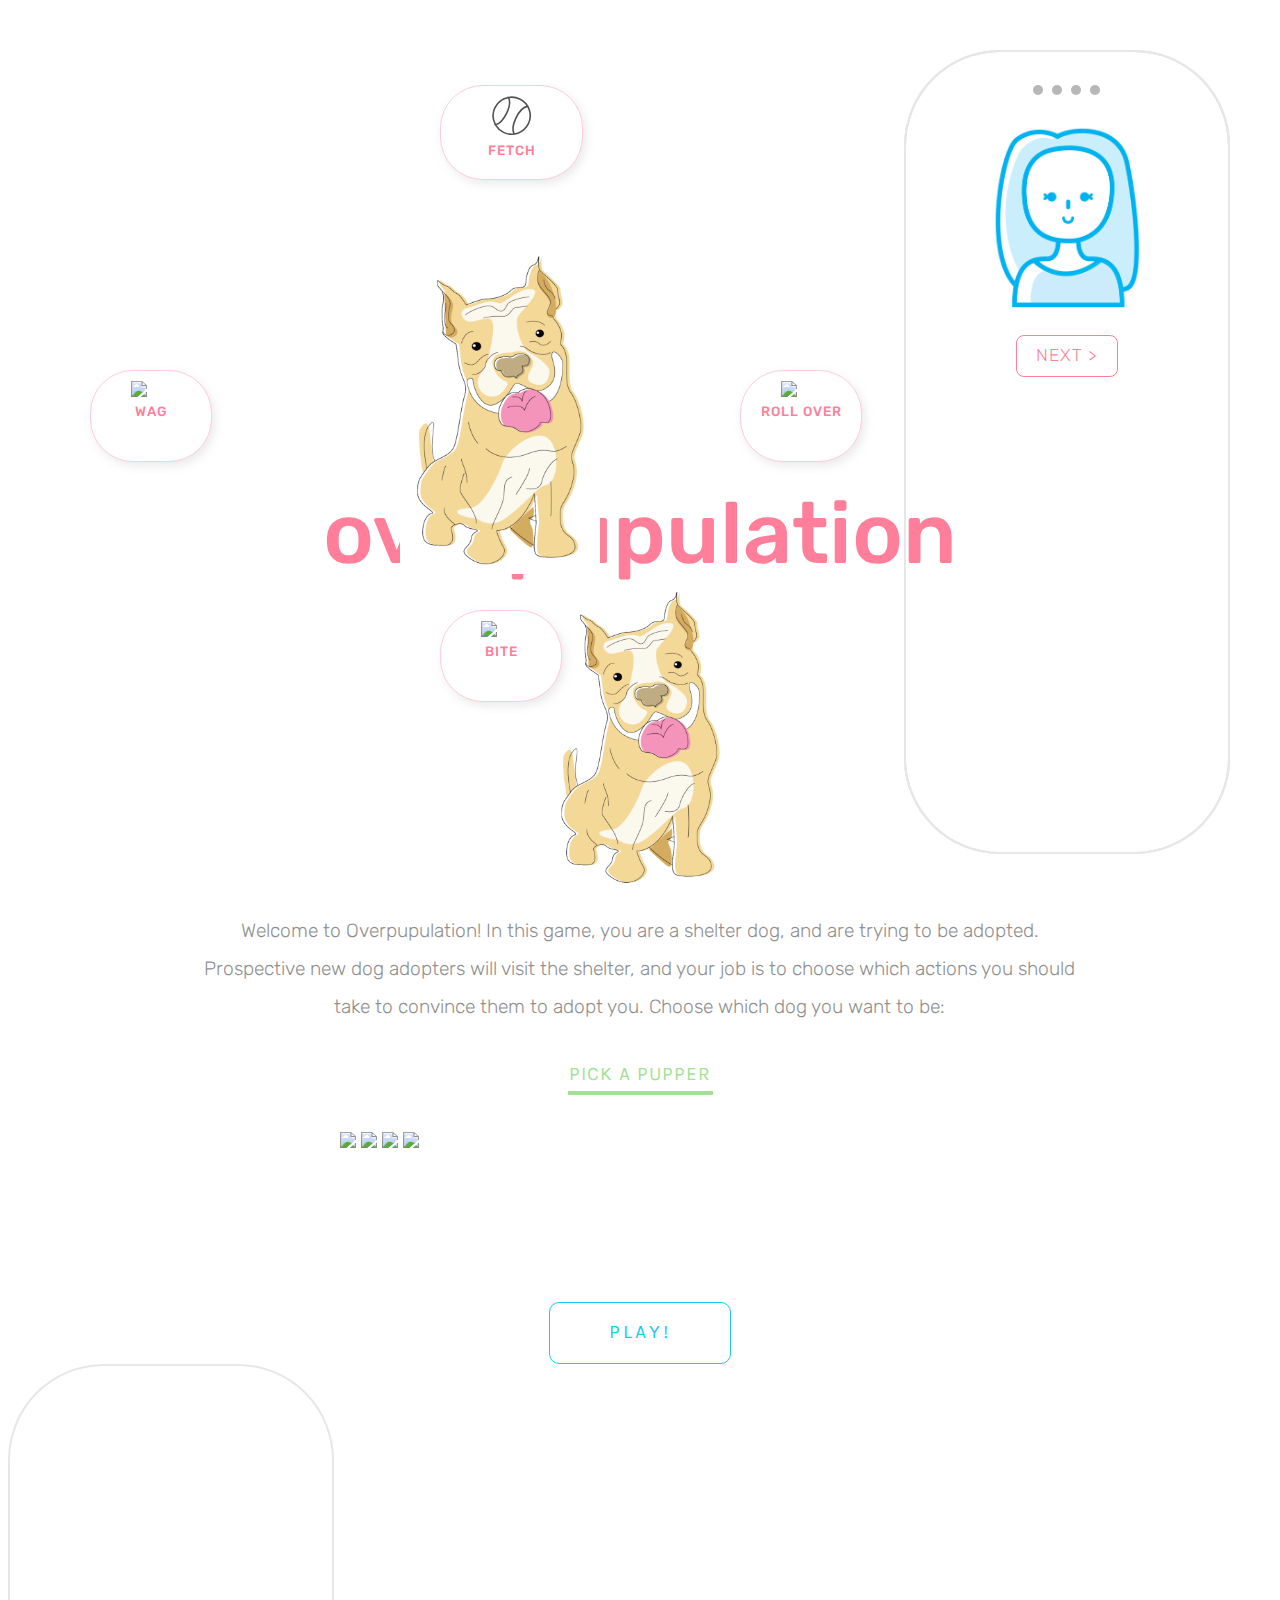
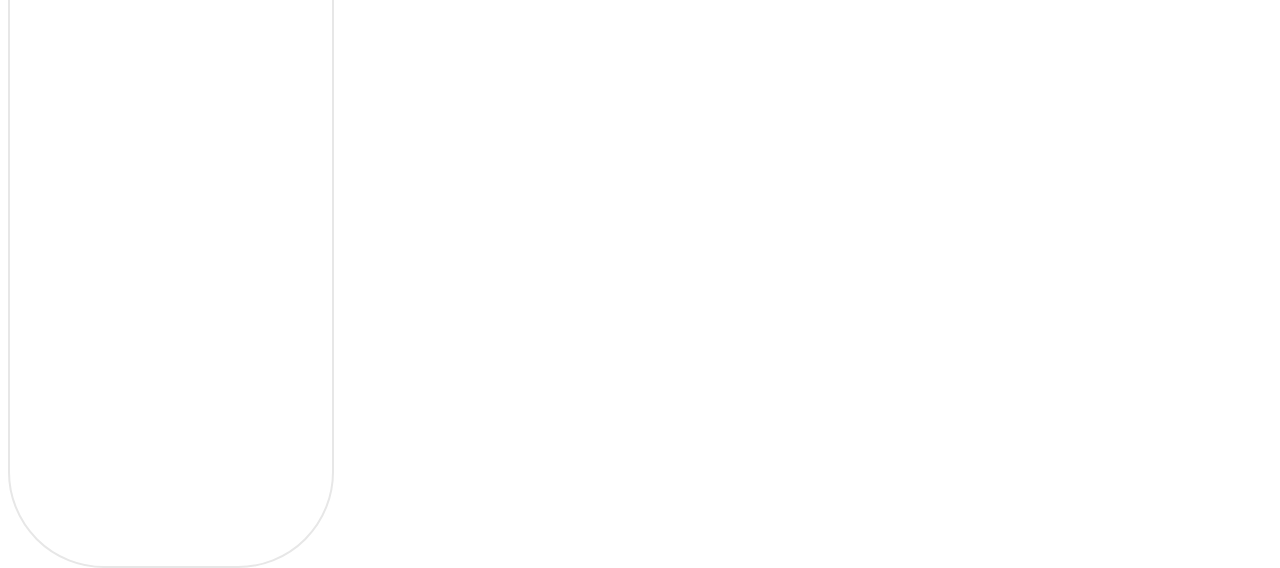
==== commit f4d3537b: "fixed title" ====
--- a/index.html
+++ b/index.html
@@ -21,6 +21,12 @@
 
 <body>
 	<div id="visitors">
+        <div id="dotsContainer">
+            <div id="dot1" class="dots"></div>
+            <div id="dot2" class="dots"></div>
+            <div id="dot3" class="dots"></div>
+            <div id="dot4" class="dots"></div>
+        </div>
         <div id="instructions"><p></p></div>
 		<img id="criticIcon" src="images/olivia.png" />
 		<div id="comments"><p></p></div>
@@ -72,5 +78,10 @@
     
     <div id="continue-button">Play!</div>
     
+    <div id="take-action">
+        <div id="adopt"></div>
+        <div id="donate"></div>
+        <div id="foster"></div>
+    </div>
 </body>
 </html>--- a/css/gamestyle.css
+++ b/css/gamestyle.css
@@ -16,13 +16,13 @@
     text-align: center;
     line-height: 1.2em;
     color: #ff7f9a;
-    margin-top: 0.8em;
-}
-
-#dog-pic {
+    margin-top: 0.6em;
+}
+
+#dog-pic img {
     display: block;
     margin: auto;
-    width: 50%;
+    width: 15%;
 }
 
 #text {
@@ -81,13 +81,16 @@
     border-radius: 10px;
 }
 
-#visitors {
+#visitors, #adopt, #donate, #foster {
     position: absolute;
     display: block;
     border: 2px solid #E7E7E7;
     height: calc(100% - 100px);
     width: calc(33% - 100px);
     border-radius: 5em;
+}
+
+#visitors {
     float: right;
     top: 0;
     right: 0px;
@@ -95,9 +98,33 @@
     margin-left: 0;
 }
 
+#adopt {
+    float: right;
+    top: 0;
+    right: 0px;
+    margin: 50px;
+    margin-left: 0;
+}
+
+#donate {
+    float: right;
+    top: 0;
+    right: 0px;
+    margin: 50px;
+    margin-left: 0;
+}
+
+#faster {
+    float: right;
+    top: 0;
+    right: 0px;
+    margin: 50px;
+    margin-left: 0;
+}
+
 #visitors img {
     width: 150px;
-    margin: 2em auto;
+    margin: 0 auto;
     display: block;
 }
 #next-button {
@@ -123,6 +150,12 @@
     text-align: center;
 }
 
+#comments q {
+    font-weight: 500;
+    font-size: 1.5em;
+    color: #FF7F9A;
+}
+
 #instructions {
     font-size: 0.75em;
     line-height: 2em;
@@ -146,4 +179,130 @@
 .selected {
 	border: 2px solid #ff7f9a;
     border-radius: 3px;
+}
+
+#comments p {
+    font-size: 0.65em;
+    line-height: 2em;
+    font-weight: 300;
+    width: 70%;
+    margin: 0 auto;
+    text-align: center;
+}
+
+#next-button {
+    font-size: 0.9em;
+    text-align: center;
+    line-height: 2.2em;
+    text-transform: uppercase;
+    font-weight: 300;
+    letter-spacing: 1px;
+    margin: 0 auto;
+    margin-top: 1.5em;
+    color: #FF7F9A;
+    width: 100px;
+    height: 40px;
+    border: 1px solid #FF7F9A;
+    border-radius: 8px;
+}
+
+#pupper {
+    width: 300px;
+    margin: 0 auto;
+    margin-top: calc(50% - 150px);
+}
+
+#pupper img {
+    width: 200px;
+	position:absolute;
+	top:250px;
+	left:400px;
+}
+
+#fetch {
+	position: absolute;
+	width: 141px;
+	height: 92.61px;
+	top:85px;
+	left:440px;
+	background-color: #FFFFFF;
+	box-shadow: 3px 4px 9px 0 rgba(215,215,215,0.5);
+	border: 1px solid #FFCDD7;
+	border-radius: 43px;
+}
+
+#bite{
+	position:absolute;
+	top:610px;
+	left:440px;
+    background-color: #FFFFFF;
+	box-shadow: 3px 4px 9px 0 rgba(215,215,215,0.5);
+	border: 1px solid #FFCDD7;
+	border-radius: 43px;
+}
+
+#wag{
+	position:absolute;
+	top:370px;
+	left:90px;
+    background-color: #FFFFFF;
+	box-shadow: 3px 4px 9px 0 rgba(215,215,215,0.5);
+	border: 1px solid #FFCDD7;
+	border-radius: 43px;
+	
+}
+
+#roll-over{
+	position:absolute;
+	left:740px;
+	top:370px;
+    background-color: #FFFFFF;
+	box-shadow: 3px 4px 9px 0 rgba(215,215,215,0.5);
+	border: 1px solid #FFCDD7;
+	border-radius: 43px;
+}
+#container {
+    position: fixed;
+    left: 0;
+    width: 66%;
+    height: 100%;
+}
+.action-button {
+    width: 120px;
+    height: 90px;
+    border: 1px solid #FFCDD7;
+    border-radius: 43px;
+}
+.action-button img {
+    top: 0;
+    margin: 0 auto;
+    width: 40px;
+    display: block;
+    margin-top: 10px;
+}
+.action-button span {
+	display:block;
+    font-size: 0.7em;
+    text-align: center;
+    color: #FF7F9A;
+    line-height: 2.2em;
+    text-transform: uppercase;
+    font-weight: 500;
+    letter-spacing: 1px;
+    margin: 0 auto;
+    text-align: center;
+}
+#dotsContainer {
+    margin: 0 auto;
+    width: 100px;
+    text-align: center;
+    margin-top: 20px;
+}
+.dots {
+    display: inline-block;
+    border-radius: 50%;
+    width: 10px;
+    height: 10px;
+    background: #b7b7b7;
+    margin: 2px;
 }